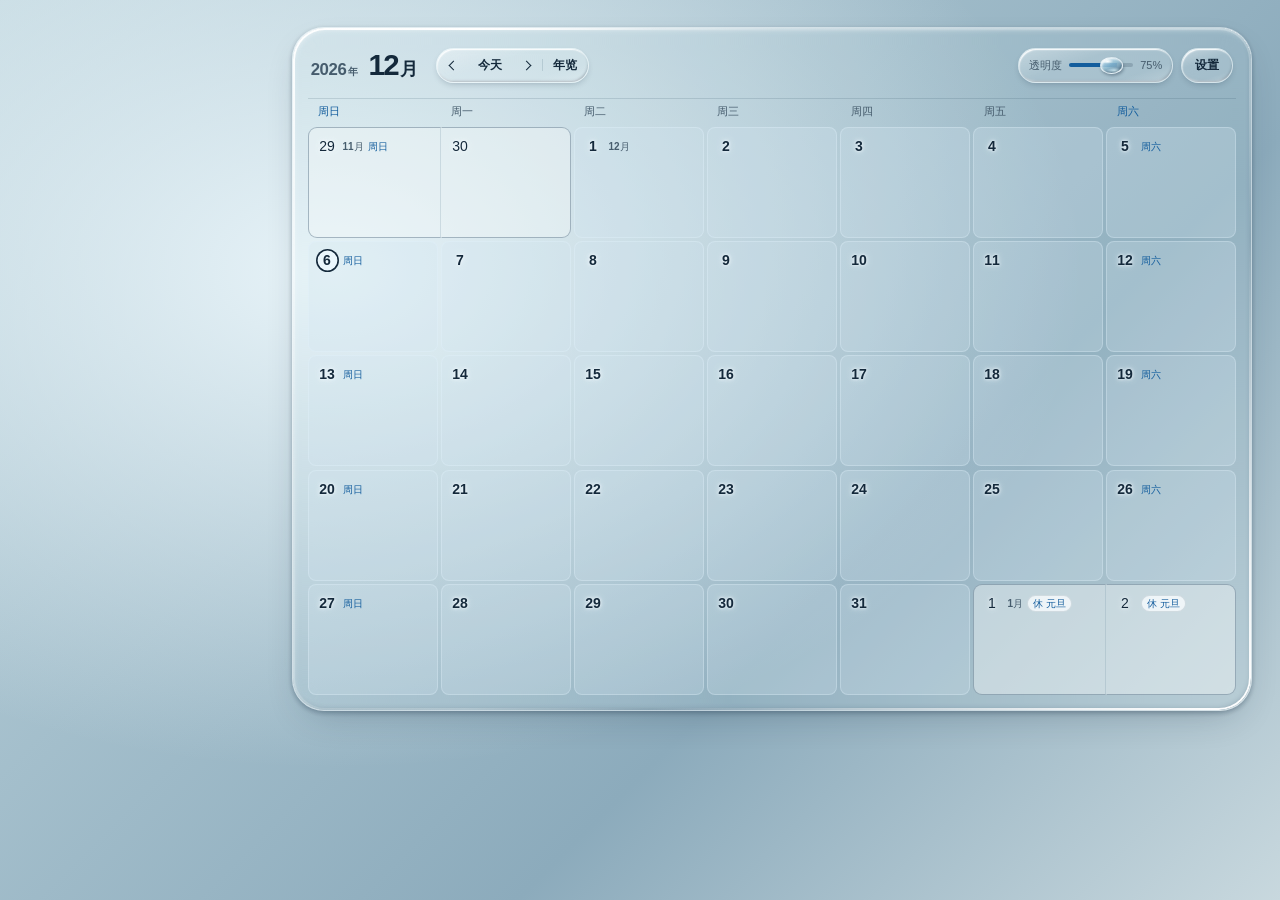
==== web/index.html @ 2acb81e2 "Fix: 将点写月历打包为 Windows 桌面应用并区分跨月日期" ====
<!doctype html>
<html lang="zh-CN">
<head>
  <meta charset="utf-8">
  <meta name="viewport" content="width=device-width, initial-scale=1">
  <meta name="color-scheme" content="light">
  <title>桌面月历 · 点写清单</title>
  <link rel="stylesheet" href="calendar.css">
  <link rel="stylesheet" href="desktop.css">
</head>
<body>
  <svg class="lens-defs" aria-hidden="true" focusable="false"><defs id="lens-definitions"></defs></svg>
  <div class="desktop">
    <main class="calendar" data-aria="calendar" aria-label="桌面月历">
      <span class="refracted-edge" aria-hidden="true"></span>
      <header class="toolbar">
        <div class="heading" data-tip="moveWindow">
          <span class="calendar-icon" aria-hidden="true"></span>
          <h1 id="month-label" aria-live="polite">
            <span class="year"><span id="year-value"></span><small>年</small></span>
            <span class="month"><span id="month-value"></span><small>月</small></span>
          </h1>
        </div>
        <div class="control-strip">
          <nav class="month-nav" data-aria="navigate" aria-label="切换月份">
            <button id="previous" type="button" data-aria="previous" data-tip="previous"><i class="chevron" aria-hidden="true"></i></button>
            <button id="today" type="button" data-copy="today" data-tip="thisMonth">今天</button>
            <button id="next" type="button" data-aria="next" data-tip="next"><i class="chevron" aria-hidden="true"></i></button>
            <button id="year-toggle" type="button" aria-controls="year-grid" aria-pressed="false">年览</button>
          </nav>
          <div class="tools">
            <label class="opacity-control" for="transparency"><span data-copy="transparency">透明度</span>
              <input id="transparency" type="range" min="0" max="100" value="75">
              <output id="transparency-value" for="transparency">75%</output>
            </label>
            <button id="settings-toggle" type="button" class="export" aria-expanded="false" aria-controls="settings-menu" data-copy="settings">设置</button>
          </div>
        </div>
        <section id="settings-menu" class="size-menu" data-aria="settings" hidden>
          <div class="settings-title">
            <span data-copy="settings">设置</span>
            <button id="settings-close" type="button" data-aria="closeSettings" data-tip="closeSettings">×</button>
          </div>
          <label class="language-row"><span data-copy="language">语言</span>
            <select id="language"><option value="zh-CN">中文 · 中国大陆</option><option value="en-US">English · United States</option></select>
          </label>
          <label><span data-copy="width">月历宽度</span><input id="size-width" data-setting="width" type="range"><output id="size-width-out" for="size-width"></output></label>
          <label><span data-copy="height">月历高度</span><input id="size-height" data-setting="height" type="range"><output id="size-height-out" for="size-height"></output></label>
          <label><span data-copy="font">字体大小</span><input id="size-font" data-setting="font" type="range" min="11" max="28"><output id="size-font-out" for="size-font"></output></label>
          <label><span data-copy="leading">清单行距</span><input id="size-leading" data-setting="leading" type="range" min="110" max="210" step="5"><output id="size-leading-out" for="size-leading"></output></label>
          <label class="native-only pin-row"><span data-copy="desktopMode">固定在桌面</span><input id="pin-window" type="checkbox" checked></label>
          <a id="holiday-source" target="_blank" rel="noopener noreferrer"></a>
          <p id="calendar-hint" hidden></p>
          <span id="feedback" class="sr-only" role="status"></span>
          <div class="settings-actions">
            <button id="size-reset" data-copy="reset" type="button">恢复默认大小</button>
            <button id="export" type="button" class="export" data-tip="exportHelp">
              <i class="download-icon" aria-hidden="true"></i><span data-copy="export">导出记录</span>
            </button>
          </div>
          <button id="export-illustrated" type="button" data-copy="exportIllustrated" hidden>导出含图片的 HTML</button>
          <button class="native-only quit" id="quit-app" type="button" data-copy="quitApp">退出月历</button>
        </section>
      </header>
      <div class="weekdays" aria-hidden="true">
        <span>周日</span><span>周一</span><span>周二</span><span>周三</span><span>周四</span><span>周五</span><span>周六</span>
      </div>
      <div id="days" class="days" role="group" aria-labelledby="month-label"></div>
      <div id="year-grid" class="year-grid" role="group" aria-labelledby="month-label" hidden></div>
      <div class="resize-handle" data-resize="width" data-tip="dragWidth" aria-hidden="true"></div>
      <div class="resize-handle" data-resize="height" data-tip="dragHeight" aria-hidden="true"></div>
      <div class="resize-handle" data-resize="both" data-tip="dragBoth" aria-hidden="true"></div>
    </main>
  </div>
  <div id="window-edges" aria-hidden="true">
    <i data-edge="n"></i>
    <i data-edge="s"></i>
    <i data-edge="e"></i>
    <i data-edge="w"></i>
    <i data-edge="nw"></i>
    <i data-edge="ne"></i>
    <i data-edge="sw"></i>
    <i data-edge="se"></i>
  </div>
  <div id="task-menu" class="task-menu" role="menu" data-aria="taskActions" hidden>
    <button type="button" role="menuitem" data-action="edit" tabindex="-1">
      <svg class="icon" viewBox="0 0 24 24" fill="none" stroke="currentColor" stroke-width="1.65" stroke-linecap="round" stroke-linejoin="round" aria-hidden="true"><path d="m14.5 5.5 4 4M4 20l4.6-1 11-11a2.8 2.8 0 0 0-4-4l-11 11z"/></svg>
      <span data-copy="editTask">编辑</span>
    </button>
    <button type="button" role="menuitem" data-action="delete" tabindex="-1">
      <svg class="icon" viewBox="0 0 24 24" fill="none" stroke="currentColor" stroke-width="1.65" stroke-linecap="round" stroke-linejoin="round" aria-hidden="true"><path d="M4 7h16M9 7V5a1 1 0 0 1 1-1h4a1 1 0 0 1 1 1v2M6.5 7l.8 12a1.5 1.5 0 0 0 1.5 1.4h6.4a1.5 1.5 0 0 0 1.5-1.4l.8-12M10 10.5v6M14 10.5v6"/></svg>
      <span data-copy="deleteTask">删除</span>
    </button>
  </div>
  <dialog id="task-note" class="note" data-aria="taskNote" aria-describedby="note-date">
    <form id="note-form">
      <div class="note-meta">
        <svg class="icon" viewBox="0 0 20 20" fill="none" stroke="currentColor" stroke-width="1.4" stroke-linecap="round" aria-hidden="true"><rect x="3.5" y="4" width="13" height="13" rx="2.7"/><path d="M6.7 2.7v3M13.3 2.7v3M4 8h12"/></svg>
        <time id="note-date"></time>
      </div>
      <input id="note-title" type="text" data-aria="noteTitle" data-placeholder="noteTitle" autocomplete="off" required>
      <div id="note-document" class="note-document" role="group" data-aria="noteBody">
        <textarea id="note-body" class="note-text" rows="1" data-aria="noteBody" data-placeholder="notePrompt" autofocus></textarea>
      </div>
      <p id="note-message" role="status"></p>
      <div class="note-actions">
        <input id="note-files" type="file" accept="image/*" multiple hidden>
        <button id="add-note-photo" type="button" data-tip="insertPhotoHelp">
          <svg class="icon" viewBox="0 0 24 24" fill="none" stroke="currentColor" stroke-width="1.6" stroke-linecap="round" stroke-linejoin="round" aria-hidden="true"><rect x="3" y="4" width="18" height="16" rx="3"/><circle cx="8.5" cy="9" r="1.1"/><path d="m4 17 5-5 3.2 3.2 3.7-4.1L20.5 16"/></svg>
          <span data-copy="insertPhoto">插入图片</span>
        </button>
        <button id="note-cancel" type="button" data-copy="cancelNote">取消</button>
        <button id="note-save" class="primary" type="submit" data-copy="saveNote">保存</button>
      </div>
    </form>
  </dialog>
  <dialog id="photo-preview" class="photo-preview" data-aria="viewPhoto">
    <img id="photo-original" alt="">
    <button id="photo-close" type="button" data-aria="closePhoto" autofocus>×</button>
  </dialog>
  <script src="calendar.js"></script>
</body>
</html>
---- web/calendar.css ----
:root {
  color-scheme: light dark;
  --date-ink: #14293b;
  font-family: -apple-system, BlinkMacSystemFont, Inter, "Segoe UI Variable Text", "Microsoft YaHei UI", sans-serif;
  --ink: #14293b; --muted: #465c6d; --faint: #586d7b; --accent: #135d9d;
  --glass: 221 234 241; --popup: 244 249 252; --control: 249 253 255;
  --tile: 249 253 255; --alternate: 212 229 240; --line: rgb(35 68 90 / .15);
  --rim: rgb(255 255 255 / .83); --shine: rgb(255 255 255 / .57);
  --danger: #a52d3d; --sheet-alpha: .25; --cell-alpha: .2275;
  --sheet-fill: calc(.025 + .975 * var(--sheet-alpha) * var(--sheet-alpha));
  --entry-ink: #102638; --entry-ground: 249 253 255; --edge-shadow: rgb(17 37 57 / .30);

  color: var(--ink);
}
@media (prefers-color-scheme: dark) {
  :root {
    --ink: #f0f5fa; --muted: #c1d3df; --faint: #acbfcc; --accent: #9bd2ff;
    --glass: 24 42 55; --popup: 31 49 63; --control: 61 82 98;
    --tile: 46 67 82; --alternate: 27 47 65; --line: rgb(195 222 238 / .19);
    --rim: rgb(240 252 255 / .43); --shine: rgb(238 250 255 / .19);
    --danger: #ffacb2; --scene-filter: brightness(.39) saturate(.77);
    --entry-ink: #f5f9fc; --entry-ground: 18 37 49; --edge-shadow: rgb(0 8 18 / .56);
  }
}
* { box-sizing: border-box; }
[hidden] { display: none !important; }
body { margin: 0; min-height: 100svh; background: #96adbb; }
body::before { content: ""; position: fixed; inset: 0; background: radial-gradient(ellipse at 26% 30%, #e7f3f8, transparent 56%), linear-gradient(135deg,#c1d7df,#8cabbc 65%,#c8d8de); filter: var(--scene-filter); pointer-events: none; }
button, textarea, select, input { font: inherit; color: inherit; }
button { cursor: pointer; border: 0; background: transparent; }
button, input, select, a { -webkit-tap-highlight-color: transparent; }
:is(button, input, select, a):focus-visible { outline: 2px solid var(--accent); outline-offset: 1px; }
.desktop {
  --desktop-y: clamp(12px, 3vh, 38px);
  position: relative; display: flex; justify-content: flex-end; align-items: flex-start;
  min-height: 100svh; padding: var(--desktop-y) clamp(12px, 2.2vw, 38px);
}
.calendar {
  --task-size: clamp(13px, .94vw, 17px); --leading: 1.5;
  --day-padding: clamp(4px, .51vw, 10px); --date-height: max(23px, calc(var(--task-size) + 8px));
  position: relative; isolation: isolate; container: calendar / inline-size;
  display: flex; flex-direction: column; width: min(75vw, 1800px); height: clamp(540px, 76svh, 1100px);
  max-width: 100%; max-height: calc(100svh - var(--desktop-y) * 2); padding: clamp(10px, 1.15vw, 20px);
  border: 1px solid rgb(252 255 255 / .46); border-radius: 32px;
  box-shadow: inset 0 1.6px 1px rgb(255 255 255 / .83), inset 0 -1.5px 2px rgb(255 255 255 / .54), 0 14px 38px -16px var(--edge-shadow), 0 2px 5px var(--edge-shadow);
}
.refracted-edge, .calendar::after { position: absolute; inset: 0; pointer-events: none; border-radius: inherit; }
.refracted-edge {
  z-index: -1; background: rgb(var(--glass) / var(--sheet-fill));
  backdrop-filter: var(--refraction, blur(.6px)); -webkit-backdrop-filter: var(--refraction, blur(.6px));
  box-shadow: inset 2px 3px 6px -3px rgb(255 255 255 / .86), inset -2px -3px 6px -3px var(--edge-shadow);
}
.calendar::after {
  content: ""; z-index: 3; padding: 2px;
  mask: linear-gradient(#000 0 0) content-box, linear-gradient(#000 0 0); mask-composite: exclude;
  background: radial-gradient(195px 110px at var(--glint-x, 18%) var(--glint-y, 0%), white, transparent), linear-gradient(142deg, white 0%, transparent 27%, rgb(245 254 255 / .27) 57%, transparent 67%, var(--rim) 90%, white);
}
.lens-defs { position: fixed; inset: 0 auto auto 0; width: 0; height: 0; overflow: hidden; pointer-events: none; }
.toolbar { position: relative; z-index: 4; flex: none; display: flex; align-items: center; flex-wrap: wrap; gap: 8px 18px; padding: 3px 3px 13px; }
.heading, .control-strip, .month-nav, .tools, .opacity-control, .export { display: flex; align-items: center; }
.heading { flex-shrink: 0; min-height: 39px; }
.calendar-icon { display: none; }
h1 { display: flex; align-items: baseline; gap: .37em; font-size: clamp(25px, 2.3vw, 39px); font-weight: 670; line-height: 1.12; letter-spacing: -.055em; margin: 0; white-space: nowrap; }
.year { font-size: .57em; color: var(--muted); font-weight: 600; letter-spacing: -.025em; }
h1 small { margin-left: .13em; font-size: .6em; letter-spacing: 0; }
html[lang="en-US"] .year { order: 1; }
html[lang="en-US"] h1 small, .calendar.annual .month { display: none; }
.calendar.annual .year { color: var(--ink); font-size: 1em; }
.control-strip { flex: 1 1 auto; justify-content: space-between; gap: 8px 12px; flex-wrap: wrap; }
.month-nav, .opacity-control, #settings-toggle {
  position: relative; min-height: 35px; border: 1px solid rgb(245 253 255 / .55); border-radius: 99px;
  background: linear-gradient(162deg, rgb(255 255 255 / .29), transparent 40%, transparent 76%, rgb(248 254 255 / .24)), rgb(var(--control) / .14);
  backdrop-filter: var(--refraction, blur(.6px)); -webkit-backdrop-filter: var(--refraction, blur(.6px));
  box-shadow: inset 1px 1.8px 1.4px -.7px white, inset -1px -2px 2.3px -1px var(--edge-shadow), inset 0 -3px 2px -2px rgb(255 255 255 / .82), 0 3px 7px -3px var(--edge-shadow);
}
.month-nav { padding: 2px; gap: 1px; }
.month-nav button, #settings-toggle { display: inline-grid; place-items: center; min-height: 29px; border-radius: 99px; padding: 2px 9px; font-size: 12px; font-weight: 600; white-space: nowrap; }
#previous, #next { width: 29px; padding: 0; }
.chevron { width: 7px; height: 7px; border: solid currentColor; border-width: 0 1.6px 1.6px 0; transform: rotate(-45deg); }
#previous .chevron { transform: rotate(135deg); }
#year-toggle { position: relative; margin-left: 2px; }
#year-toggle::before { content: ""; position: absolute; left: -2px; width: 1px; height: 12px; background: var(--line); }
.month-nav button:hover, .size-menu button:hover, .task-menu button:hover, .task-menu button:focus-visible, .note-actions button:hover { background-color: rgb(var(--control) / .85); }
#year-toggle[aria-pressed="true"] { background: rgb(var(--control) / .82); color: var(--accent); }
.tools { margin-left: auto; gap: 8px; }
.opacity-control { gap: 7px; padding: 2px 10px; color: var(--muted); font-size: 11px; white-space: nowrap; }
input[type="range"] { accent-color: var(--accent); cursor: pointer; min-width: 0; }
#transparency { appearance: none; width: clamp(45px, 5vw, 90px); height: 24px; margin: 0; background: transparent; }
#transparency::-webkit-slider-runnable-track { height: 4px; border-radius: 9px; background: linear-gradient(to right, var(--accent) var(--range-fill,75%), rgb(var(--ink-rgb, 57 82 101) / .25) var(--range-fill,75%)); }
#transparency::-webkit-slider-thumb {
  appearance: none; width: 23px; height: 17px; margin-top: -6.5px; border-radius: 50%;
  border: 1px solid rgb(255 255 255 / .67);
  background: radial-gradient(ellipse 6px 2.5px at 31% 22%, white, rgb(255 255 255 / .32) 65%, transparent),
    radial-gradient(ellipse 9px 3px at 67% 85%, rgb(222 248 255 / .96), transparent), linear-gradient(150deg, #d9edf5 3%, rgb(144 189 211 / .82) 48%, #7093aa 82%, #cfe8f4);
  box-shadow: inset 1px 1px 2px rgb(255 255 255 / .8), inset -1px -1.5px 2px rgb(47 75 92 / .4), 1px 2px 3px rgb(32 54 71 / .36);
}
#transparency-value { min-width: 3ch; text-align: right; font-variant-numeric: tabular-nums; }
#settings-toggle { min-height: 35px; padding: 3px 13px; }
#settings-toggle:hover, #settings-toggle[aria-expanded="true"] { background-color: rgb(var(--control) / .5); }
.size-menu, .task-menu, .note {
  color: var(--ink); border: 1px solid var(--rim);
  background: linear-gradient(145deg, var(--shine), transparent 45%), rgb(var(--popup) / .86);
  backdrop-filter: var(--refraction, blur(4px)) blur(3px); -webkit-backdrop-filter: var(--refraction, blur(4px)) blur(3px);
  box-shadow: inset 0 1px 1px var(--rim), 0 16px 42px -10px rgb(18 39 58 / .39), 0 2px 6px rgb(21 41 56 / .12);
}
.size-menu { position: absolute; top: calc(100% - 7px); right: 0; width: min(352px, 100%); max-height: min(66vh, 435px); padding: 15px; border-radius: 19px; overflow: auto; font-size: 13px; }
.settings-title, .settings-actions { display: flex; align-items: center; justify-content: space-between; gap: 8px; }
.settings-title { font-weight: 680; font-size: 16px; margin-bottom: 8px; }
#settings-close { border-radius: 50%; width: 25px; height: 25px; font-size: 18px; line-height: 1; color: var(--muted); }
.size-menu label { display: grid; grid-template-columns: minmax(63px, .95fr) minmax(50px, 1.1fr) minmax(43px, .48fr); align-items: center; gap: 7px; margin-bottom: 9px; }
.size-menu label input { width: 100%; margin: 0; }
.size-menu output { text-align: right; font-size: 11px; color: var(--muted); font-variant-numeric: tabular-nums; }
.size-menu select { grid-column: span 2; min-width: 0; border: 1px solid var(--line); border-radius: 7px; padding: 4px; background-color: rgb(var(--popup)); }
#holiday-source { display: inline-block; font-size: 11px; color: var(--accent); text-underline-offset: 3px; margin: 2px 0 8px; }
#calendar-hint, #feedback:not(.sr-only) { margin: 0 0 7px; font-size: 11px; color: var(--muted); }
.settings-actions { padding-top: 8px; border-top: 1px solid var(--line); }
.settings-actions button, .note-actions button { padding: 6px 12px; border-radius: 99px; font-size: 12px; font-weight: 580; }
#export, .note-actions .primary { background: var(--ink); color: rgb(var(--popup)); }
#export:hover, .note-actions .primary:hover { filter: brightness(1.15); background: var(--ink); }
.weekdays, .days { display: grid; grid-template-columns: repeat(7, minmax(0, 1fr)); column-gap: 3px; }
.weekdays { flex: none; padding: 5px 0 8px; border-top: 1px solid var(--line); font-size: 11px; font-weight: 550; color: var(--muted); }
.weekdays span { padding-inline-start: calc(var(--day-padding) + 4px); }
.weekdays :is(:first-child,:last-child), .weekend-mark { color: var(--accent); }
.days { flex: 1; min-height: 0; row-gap: 3px; overflow: auto; scrollbar-width: thin; font-size: var(--task-size); line-height: var(--leading); --min-day: calc(var(--date-height) + var(--day-padding) * 2 + 10px + var(--task-size) * var(--leading)); grid-template-rows: repeat(var(--weeks, 5), minmax(var(--min-day), 1fr)); }
.day, .mini-month { --tint: var(--tile); --tint-strength: calc(.045 + var(--cell-alpha) * .39); background-color: rgb(var(--tint) / var(--tint-strength)); border: 1px solid rgb(228 244 253 / .30); border-radius: 8px; }
.day.alternate, .mini-month.alternate { --tint: var(--alternate); --tint-strength: calc(.18 + var(--cell-alpha) * .39); }
.day.over-dark, .mini-month.over-dark { --ink: #f8fbfd; --muted: #e0ecf3; --faint: #d7e5ef; --accent: #c9e8ff; --popup: 32 54 71; --control: 48 71 88; }
.day.over-light, .mini-month.over-light { --ink: #102638; --muted: #304757; --faint: #3c5365; --accent: #0a497b; --popup: 246 251 253; --control: 245 251 254; }
.day, .mini-month { color: var(--ink); }
.day .entries:not(:empty) .entry { background: rgb(var(--entry-ground) / .66); }
.day .entries .entry:focus-within { background: rgb(var(--entry-ground) / .88); }
.entries .task { color: var(--entry-ink); }
.day .entries .entry.done .task { color: color-mix(in srgb, var(--entry-ink) 82%, rgb(var(--entry-ground))); }
.day .entries .check { border-color: var(--entry-ink); }
.day .entries .check:checked { background: var(--entry-ink); }
.day .entries .check:checked::after { border-color: rgb(var(--entry-ground)); }
.day { container: datecell / inline-size; display: flex; flex-direction: column; min-width: 0; min-height: 0; padding: var(--day-padding); cursor: text; }
.day:focus-within { border-color: var(--accent); box-shadow: inset 0 0 0 .5px var(--accent); }
/* Only the neighboring month's dates share a band. Current-month cards keep their gutters. */
.days .day.outside {
  --month-border: rgb(80 108 128 / .45);
  --month-grid: rgb(116 143 161 / .23);
  --tint: 243 248 249;
  --tint-strength: calc(.35 + var(--cell-alpha) * .35);
  border: 1px solid transparent;
  border-right-color: var(--month-grid); border-bottom-color: var(--month-grid);
  border-radius: 0;
}
.days .day.outside.alternate { --tint: 145 193 218; --tint-strength: calc(.36 + var(--cell-alpha) * .35); --month-border: rgb(58 107 137 / .59); }
.days .day.outside:not([data-edges~="right"]) { margin-right: -3px; }
.days .day.outside:not([data-edges~="bottom"]) { margin-bottom: -3px; }
.days .outside[data-edges~="top"] { border-top-color: var(--month-border); }
.days .outside[data-edges~="bottom"] { border-bottom-color: var(--month-border); }
.days .outside[data-edges~="left"] { border-left-color: var(--month-border); }
.days .outside[data-edges~="right"] { border-right-color: var(--month-border); }
.outside[data-edges~="top"][data-edges~="left"] { border-top-left-radius: 9px; }
.outside[data-edges~="top"][data-edges~="right"] { border-top-right-radius: 9px; }
.outside[data-edges~="bottom"][data-edges~="left"] { border-bottom-left-radius: 9px; }
.outside[data-edges~="bottom"][data-edges~="right"] { border-bottom-right-radius: 9px; }
.days .day.outside:focus-within { outline: 1.5px solid var(--accent); outline-offset: -2px; box-shadow: none; }
.day-heading { display: flex; align-items: center; min-width: 0; flex-wrap: wrap; flex-shrink: 0; gap: 1px 4px; margin-bottom: 2px; }
.day-number { flex: none; display: grid; place-items: center; min-width: var(--date-height); height: var(--date-height); border-radius: 50%; padding: 0 3px; font-size: calc(var(--task-size) + 1px); font-weight: 620; line-height: 1; font-variant-numeric: tabular-nums; }
.day .day-number, .mini-date { color: var(--date-ink); text-shadow: 0 0 3px rgb(248 252 255 / .95), 0 0 6px rgb(248 252 255 / .8); }
.day.outside .day-number { font-weight: 450; }
.day.current .day-number, .mini-date[aria-current="date"] { color: var(--date-ink); background: rgb(235 246 252 / .94); box-shadow: inset 0 0 0 1.6px var(--date-ink); text-shadow: none; }
.month-mark, .weekend-mark, .holiday-mark { color: var(--muted); font-size: 10px; font-weight: 560; line-height: 1.3; white-space: nowrap; }
.weekend-mark { color: var(--accent); }
.weekend-mark, .holiday-mark { min-width: 0; overflow: hidden; text-overflow: ellipsis; }
.holiday-mark { max-width: 100%; padding: 1px 5px; border-radius: 99px; background: rgb(var(--control) / .78); color: var(--accent); border: 1px solid var(--line); }
.holiday-mark.work, .holiday-mark.observed { border-style: dashed; }
.holiday-name { margin-inline-start: 3px; }
.entries { flex: 1; min-height: 0; overflow-y: auto; overscroll-behavior-y: contain; scrollbar-width: thin; }
.day:hover .entries:empty::before { content: var(--write-hint); display: block; padding: 2px 3px; color: var(--faint); font-size: max(10px, calc(var(--task-size) - 2px)); }
.entry { --check-size: clamp(11px, calc(var(--task-size) * .87), 18px); display: grid; grid-template-columns: var(--check-size) minmax(0, 1fr); align-items: start; gap: 5px; padding: 1px 2px; margin-bottom: 2px; border-radius: 5px; }
.entry:focus-within { background: rgb(var(--control) / .53); }
.check { appearance: none; position: relative; width: var(--check-size); height: var(--check-size); margin: max(1px, calc((var(--task-size) * var(--leading) - var(--check-size)) / 2)) 0 0; padding: 0; border: 1px solid var(--faint); border-radius: 4px; background: rgb(var(--control) / .63); cursor: pointer; }
.check:checked { border-color: var(--accent); background: var(--accent); }
.check:checked::after { content: ""; position: absolute; left: 29%; top: 5%; width: 29%; height: 56%; border: solid rgb(var(--popup)); border-width: 0 1.5px 1.5px 0; transform: rotate(40deg); }
.check:disabled { opacity: .5; cursor: text; }
.task { display: block; width: 100%; min-width: 0; min-height: 1lh; margin: 0; padding: 0; border: 0; outline: none; background: transparent; color: var(--ink); font-size: var(--task-size); line-height: var(--leading); resize: none; overflow: hidden; overflow-wrap: anywhere; caret-color: var(--accent); }
.entry.done .task { text-decoration: line-through; color: var(--faint); }
.year-grid { display: grid; flex: 1; min-height: 0; grid-template-columns: repeat(4, minmax(0, 1fr)); grid-auto-rows: minmax(min-content, 1fr); gap: 5px; overflow: auto; scrollbar-width: thin; }
.mini-month { min-width: 0; padding: 5px 8px; }
.mini-title { display: block; width: 100%; padding: 1px 2px 4px; border-bottom: 1px solid var(--line); text-align: left; font-size: 14px; font-weight: 650; }
.mini-week, .mini-dates { display: grid; grid-template-columns: repeat(7, minmax(0, 1fr)); text-align: center; }
.mini-week { margin: 3px 0; color: var(--muted); font-size: 9px; }
.mini-date { position: relative; min-width: 0; border-radius: 99px; padding: 1px 0 3px; font-size: clamp(10px, calc(var(--task-size) * .86), 18px); line-height: 1.25; }
.mini-date.weekend { font-weight: 650; }
.mini-date:is(:hover,[data-holiday]) { text-decoration: underline; text-underline-offset: 2px; }
.mini-date[data-holiday="work"], .mini-date[data-holiday="observed"] { text-decoration-style: dotted; }
.mini-date.has-record::after { content: ""; position: absolute; left: calc(50% - 1.5px); bottom: 0; width: 3px; height: 3px; background: currentColor; border-radius: 50%; }
.resize-handle { position: absolute; z-index: 3; touch-action: none; user-select: none; }
.resize-handle[data-resize="width"] { left: -2px; top: 20px; bottom: 20px; width: 7px; cursor: ew-resize; }
.resize-handle[data-resize="height"] { bottom: -2px; left: 20px; right: 20px; height: 7px; cursor: ns-resize; }
.resize-handle[data-resize="both"] { left: 1px; bottom: 1px; width: 20px; height: 20px; cursor: nesw-resize; }
.sr-only { position: absolute; width: 1px; height: 1px; overflow: hidden; clip-path: inset(50%); white-space: nowrap; }
.task-menu { position: fixed; z-index: 10; min-width: 132px; padding: 4px; border-radius: 14px; }
.task-menu button { display: flex; gap: 14px; align-items: center; width: 100%; min-height: 33px; padding: 5px 11px; border-radius: 9px; text-align: left; font-size: 13px; }
.task-menu button:focus-visible { outline: 1px solid var(--line); outline-offset: -1px; }
.task-menu [data-action="delete"] { color: var(--danger); }
.icon { flex: none; display: inline-block; width: 16px; height: 16px; }
.note { position: fixed; inset: auto; margin: 0; padding: 0; max-width: calc(100vw - 12px); max-height: calc(100dvh - 12px); border-radius: 22px; overflow: hidden; }
.note::backdrop { background: rgb(21 38 49 / .10); }
.note form { display: flex; flex-direction: column; height: 100%; min-height: 0; padding: clamp(12px, 1.3vw, 22px); gap: 9px; }
.note-meta { display: flex; align-items: center; gap: 6px; color: var(--muted); font-size: 11px; font-weight: 600; }
.note-meta .icon { width: 14px; height: 14px; }
#note-title, .note-text { display: block; width: 100%; min-width: 0; border: 0; border-radius: 0; outline: none; background: transparent; padding: 3px 0; caret-color: var(--accent); }
#note-title { flex: none; border-bottom: 1px solid var(--line); padding-bottom: 8px; font-size: max(18px, calc(var(--note-size, 14px) * 1.16)); font-weight: 640; letter-spacing: -.025em; }
.note-document { display: flex; flex-direction: column; flex: 1; min-height: 0; overflow: auto; overscroll-behavior: contain; scrollbar-width: thin; }
.note-document.drag-over { outline: 2px dashed var(--accent); outline-offset: -2px; }
.note-text { flex: none; min-height: calc(1lh + 6px); resize: none; overflow: hidden; font-size: max(13px, var(--note-size, 14px)); line-height: 1.6; }
.note-text:last-child { flex-grow: 1; }
.note-photo { position: relative; flex: none; margin: 1px 0; border-radius: 8px; align-self: flex-start; max-width: 100%; }
.note-photo-view { display: block; max-width: 100%; padding: 0; cursor: zoom-in; border-radius: inherit; overflow: hidden; }
.note-photo img { display: block; max-width: 100%; height: auto; border-radius: inherit; }
.note-photo-view:disabled { min-height: 26px; min-width: 88px; color: var(--muted); cursor: default; font-size: 11px; }
.note-photo-remove, #photo-close { display: grid; place-items: center; border: 1px solid var(--rim); border-radius: 50%; background: rgb(var(--popup) / .95); color: var(--ink); }
.note-photo-remove { position: absolute; top: 3px; right: 3px; width: 23px; height: 23px; padding: 0; font-size: 16px; box-shadow: 0 1px 4px rgb(0 0 0 / .19); }
#add-note-photo { display: inline-flex; align-items: center; gap: 5px; margin-inline-end: auto; padding-inline: 4px 7px; color: var(--accent); }
#note-message { margin: 0; font-size: 11px; line-height: 1.35; color: var(--danger); }
#note-message:empty { display: none; }
.photo-preview { max-width: calc(100vw - 20px); max-height: calc(100dvh - 20px); margin: auto; padding: 7px; border: 1px solid var(--rim); border-radius: 15px; background: rgb(var(--popup)); color: var(--ink); }
.photo-preview::backdrop { background: rgb(12 24 35 / .67); }
.photo-preview img { display: block; max-width: calc(100vw - 38px); max-height: calc(100dvh - 38px); width: auto; height: auto; object-fit: contain; border-radius: 8px; }
#photo-close { position: absolute; top: 11px; right: 11px; width: 30px; height: 30px; padding: 0; font-size: 21px; }
#export-illustrated { margin-top: 8px; padding: 6px 10px; width: 100%; border-radius: 8px; border: 1px solid var(--line); color: var(--accent); font-size: 12px; }
.note :is(input,textarea)::placeholder { color: var(--muted); opacity: .86; }
.note-actions { display: flex; flex: none; justify-content: flex-end; gap: 7px; padding-top: 6px; border-top: 1px solid var(--line); }
@media (max-width: 1000px) { .calendar { width: 89vw; } }
@media (max-width: 740px) { .desktop { --desktop-y: 7px; padding: var(--desktop-y) 7px; } .calendar { width: 100%; height: calc(100svh - 14px); padding: 8px; border-radius: 22px; } }
@media (max-height: 580px) and (min-width: 741px) { .desktop { --desktop-y: 8px; } .calendar { height: calc(100svh - 16px); } }
@container calendar (max-width: 920px) { .year-grid { grid-template-columns: repeat(3, minmax(0, 1fr)); } }
@container calendar (max-width: 740px) { .toolbar { gap: 4px 10px; padding-bottom: 8px; } .opacity-control { gap: 4px; padding-inline: 7px; } .tools { gap: 5px; } }
@container calendar (max-width: 585px) {
  .year-grid { grid-template-columns: repeat(2, minmax(0, 1fr)); }
  .toolbar { gap: 3px 7px; } .heading { min-height: 30px; } h1 { font-size: 25px; }
  .control-strip { flex-basis: 100%; gap: 4px; } .tools { flex-wrap: wrap; }
  .days { --day-padding: 2px; } .entry { gap: 2px; padding: 1px 0; }
  .day-heading { gap: 1px; } .holiday-name, .weekend-mark { display: none; }
  .weekdays { font-size: 10px; padding-block: 4px; } .mini-month { padding: 4px; }
}
@container calendar (max-width: 370px) { .opacity-control { gap: 3px; } #transparency { width: 34px; } .month-nav button { padding: 1px 5px; } #previous, #next { width: 23px; } #settings-toggle { padding-inline: 8px; } .size-menu { padding: 10px; } }
@container datecell (max-width: 2.6em) { .entry { grid-template-columns: minmax(0,1fr); gap: 0; } .entry .check { margin-top: 0; } .entry .check:disabled { display: none; } .day-number { min-width: min(100%, var(--date-height)); padding-inline: 1px; } }
@media (prefers-reduced-motion: no-preference) {
  .month-nav button, #settings-toggle, .note-actions button { transition: scale .18s cubic-bezier(.2,.75,.3,1), background-color .15s; }
  .month-nav button:active, #settings-toggle:active, .note-actions button:active { scale: .96; }
}
@media (prefers-reduced-transparency: reduce) { .refracted-edge { background: rgb(var(--glass) / .96); } .size-menu, .note, .task-menu { background: rgb(var(--popup)); } }
@media (forced-colors: active) { .calendar, .day, .mini-month, .note, .task-menu { border-color: CanvasText; } .check { appearance: auto; } .day.current .day-number, .mini-date[aria-current="date"] { border: 2px solid Highlight; } }
---- web/desktop.css ----
.native-only, #window-edges { display: none !important; }
html.native, .native body { background: transparent; overflow: hidden; }
.native body::before { display: none; }
.native .desktop { padding: 0; height: 100dvh; min-height: 0; }
.native .calendar {
  width: 100% !important; height: 100% !important; max-width: none; max-height: none;
  --sheet-fill: calc(.095 + .905 * var(--sheet-alpha) * var(--sheet-alpha));
  border-radius: 24px;
}
.native .day-heading :is(.month-mark,.weekend-mark) {
  text-shadow: 0 0 3px rgb(var(--popup) / .98), 0 0 7px rgb(var(--popup) / .85);
}
.native .current .day-number { text-shadow: none; }
.native :is(.heading,.weekdays) { text-shadow: 0 0 5px rgb(var(--popup) / .95); }
.native .heading { cursor: move; user-select: none; }
.native .resize-handle { display: none; }
.native .native-only { display: block !important; }
.native .size-menu .pin-row { display: flex !important; align-items: center; justify-content: space-between; }
.native .pin-row input { width: 1.15em; height: 1.15em; accent-color: var(--accent); }
.native .size-menu .quit { margin-top: 8px; font-size: 12px; color: var(--muted); padding: 4px 8px; border-radius: 8px; }
.native #window-edges { display: contents !important; }
.native [data-edge] { position: fixed; z-index: 8; touch-action: none; }
[data-edge="n"], [data-edge="s"] { right: 12px; left: 12px; height: 5px; cursor: ns-resize; }
[data-edge="n"] { top: 0; } [data-edge="s"] { bottom: 0; }
[data-edge="e"], [data-edge="w"] { top: 12px; bottom: 12px; width: 5px; cursor: ew-resize; }
[data-edge="e"] { right: 0; } [data-edge="w"] { left: 0; }
[data-edge="nw"], [data-edge="ne"], [data-edge="sw"], [data-edge="se"] { width: 13px; height: 13px; }
[data-edge="nw"] { top: 2px; left: 2px; cursor: nwse-resize; }
[data-edge="ne"] { top: 2px; right: 2px; cursor: nesw-resize; }
[data-edge="sw"] { bottom: 2px; left: 2px; cursor: nesw-resize; }
[data-edge="se"] { bottom: 2px; right: 2px; cursor: nwse-resize; }
@media (prefers-reduced-transparency: reduce) { .native .refracted-edge { background: rgb(var(--glass) / .96); } }
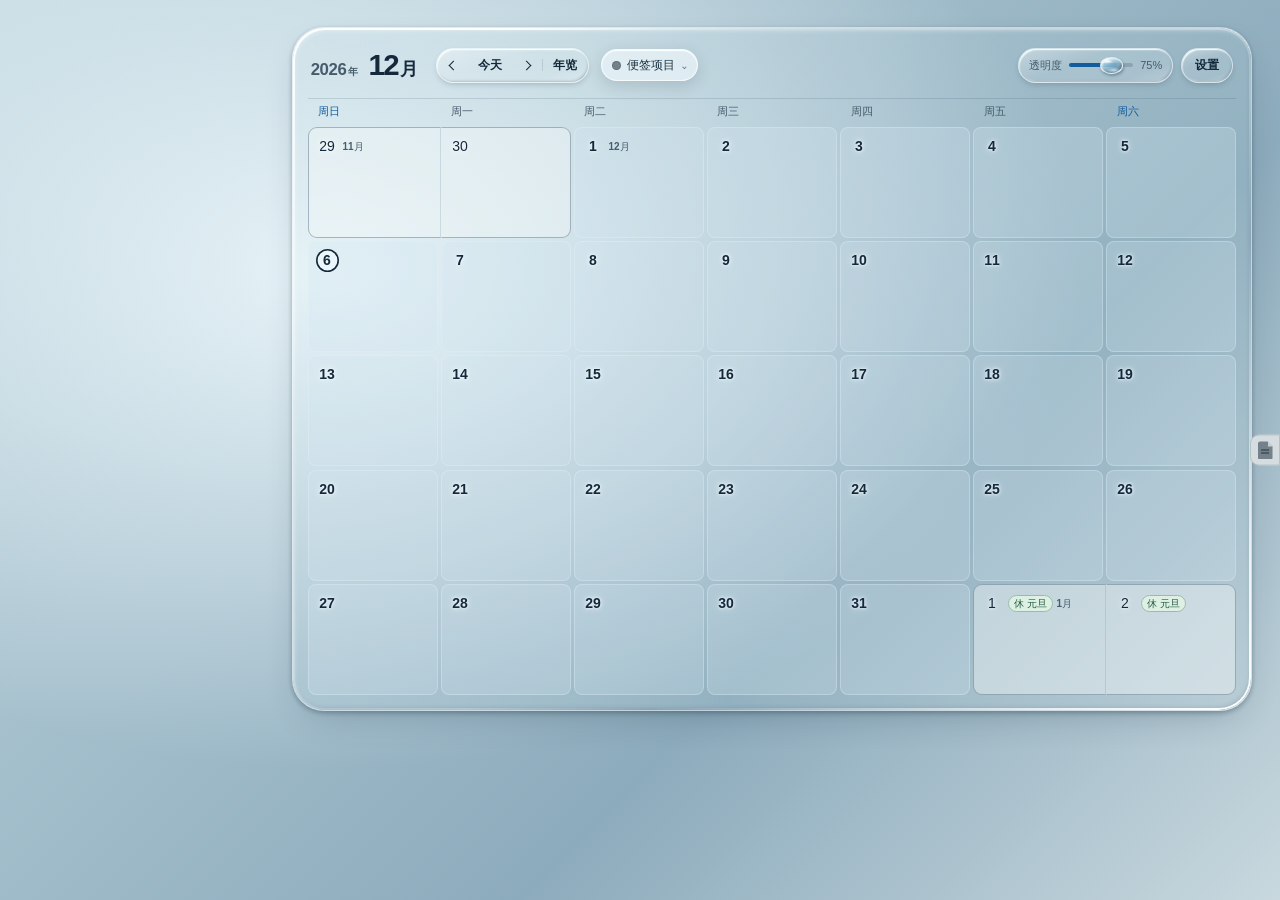
==== commit 1a4a61d7: "Fix: 添加跨月项目便签并整理周末和节日标记" ====
--- a/web/index.html
+++ b/web/index.html
@@ -7,6 +7,7 @@
   <title>桌面月历 · 点写清单</title>
   <link rel="stylesheet" href="calendar.css">
   <link rel="stylesheet" href="desktop.css">
+  <link rel="stylesheet" href="projects.css">
 </head>
 <body>
   <svg class="lens-defs" aria-hidden="true" focusable="false"><defs id="lens-definitions"></defs></svg>
@@ -28,6 +29,18 @@
             <button id="next" type="button" data-aria="next" data-tip="next"><i class="chevron" aria-hidden="true"></i></button>
             <button id="year-toggle" type="button" aria-controls="year-grid" aria-pressed="false">年览</button>
           </nav>
+          <div class="project-control">
+            <button id="project-toggle" type="button" aria-expanded="false" aria-controls="project-picker"><i class="project-dot"></i><span></span>⌄</button>
+            <section id="project-picker" class="project-popup" hidden>
+              <div class="project-picker-head"><strong id="project-heading"></strong><button id="project-new" type="button"></button></div>
+              <div id="project-options"></div>
+              <form id="project-form">
+                <label><span id="project-name-label"></span><input id="project-name" maxlength="40" required autocomplete="off"></label>
+                <div class="palette-row"><span id="project-color-label"></span><div id="project-palette"></div><input id="project-color" type="color" value="#4a799a"></div>
+                <p id="project-error" role="status" hidden></p><button id="project-save" type="submit"></button>
+              </form>
+            </section>
+          </div>
           <div class="tools">
             <label class="opacity-control" for="transparency"><span data-copy="transparency">透明度</span>
               <input id="transparency" type="range" min="0" max="100" value="75">
@@ -95,6 +108,7 @@
   <dialog id="task-note" class="note" data-aria="taskNote" aria-describedby="note-date">
     <form id="note-form">
       <div class="note-meta">
+        <label class="note-project-label"><i class="project-dot"></i><select id="note-project" aria-label="便签项目"></select></label>
         <svg class="icon" viewBox="0 0 20 20" fill="none" stroke="currentColor" stroke-width="1.4" stroke-linecap="round" aria-hidden="true"><rect x="3.5" y="4" width="13" height="13" rx="2.7"/><path d="M6.7 2.7v3M13.3 2.7v3M4 8h12"/></svg>
         <time id="note-date"></time>
       </div>
@@ -118,6 +132,8 @@
     <img id="photo-original" alt="">
     <button id="photo-close" type="button" data-aria="closePhoto" autofocus>×</button>
   </dialog>
+  <aside id="project-dock"></aside>
+  <script src="projects.js"></script>
   <script src="calendar.js"></script>
 </body>
 </html>
--- a/web/calendar.css
+++ b/web/calendar.css
@@ -169,6 +169,11 @@
 .holiday-mark { max-width: 100%; padding: 1px 5px; border-radius: 99px; background: rgb(var(--control) / .78); color: var(--accent); border: 1px solid var(--line); }
 .holiday-mark.work, .holiday-mark.observed { border-style: dashed; }
 .holiday-name { margin-inline-start: 3px; }
+.day-heading:has(.holiday-mark) { flex-wrap: nowrap; }
+.day-heading .holiday-mark { flex: 0 1 auto; min-width: 0; overflow: hidden; white-space: nowrap; text-overflow: ellipsis; color: #245b40; background: rgb(224 242 229 / .93); border-color: #9abbab; }
+.day-heading .holiday-mark.work { color: #4b5459; background: rgb(235 239 239 / .92); border-color: #9ea9ae; }
+.day-heading .holiday-mark .holiday-name { display: inline; }
+.day-heading:has(.holiday-mark) .month-mark { min-width: 0; overflow: hidden; text-overflow: ellipsis; }
 .entries { flex: 1; min-height: 0; overflow-y: auto; overscroll-behavior-y: contain; scrollbar-width: thin; }
 .day:hover .entries:empty::before { content: var(--write-hint); display: block; padding: 2px 3px; color: var(--faint); font-size: max(10px, calc(var(--task-size) - 2px)); }
 .entry { --check-size: clamp(11px, calc(var(--task-size) * .87), 18px); display: grid; grid-template-columns: var(--check-size) minmax(0, 1fr); align-items: start; gap: 5px; padding: 1px 2px; margin-bottom: 2px; border-radius: 5px; }
--- a/web/projects.css
+++ b/web/projects.css
@@ -0,0 +1,54 @@
+.project-control { position: relative; margin-inline-end: auto; flex: 0 1 auto; min-width: 0; }
+#project-toggle, .project-popup, .dock-panel { border: 1px solid rgb(255 255 255 / .68); border-radius: 14px; color: #1b3444; background: rgb(237 246 249 / .95); box-shadow: inset 0 1px 1px white,0 5px 16px rgb(28 50 64 / .16); }
+#project-toggle { border-radius: 40px; padding: 5px 10px; display: inline-flex; align-items: center; gap: 6px; max-width: 165px; min-height: 32px; font-size: 12px; background: rgb(235 246 250 / .70); }
+#project-toggle span { overflow: hidden; text-overflow: ellipsis; white-space: nowrap; }
+.project-dot { display: inline-block; flex: none; width: 9px; height: 9px; border-radius: 50%; background: var(--project-color,#74818b); box-shadow: inset 0 0 0 1px rgb(10 31 45 / .18); }
+.project-popup { position: fixed; z-index: 10; width: min(268px,calc(100vw - 16px)); max-height: min(380px,70dvh); padding: 12px; overflow: auto; font-size: 12px; }
+.project-picker-head, .palette-row, .project-popup form label, .project-option, .dock-panel header { display: flex; align-items: center; gap: 7px; }
+.project-picker-head { justify-content: space-between; font-size: 14px; }
+.project-popup button { border-radius: 7px; padding: 4px 7px; color: #183545; }
+.project-popup button:hover, .project-option[aria-pressed=true] { background: #d3e5ed; }
+#project-options { display: flex; flex-wrap: wrap; gap: 3px; padding: 8px 0; }
+#project-form { display: grid; gap: 9px; border-top: 1px solid #bacbd4; padding-top: 9px; }
+#project-form label span, #project-color-label { min-width: 32px; }
+#project-name { min-width: 0; flex: 1; color: #183545; background: white; border: 1px solid #9fb6c3; border-radius: 6px; padding: 4px 6px; }
+#project-palette { display: flex; align-items: center; gap: 3px; }
+#project-palette button { background: var(--project-color); width: 19px; height: 19px; border: 1px solid rgb(30 48 62 / .2); padding: 0; border-radius: 50%; }
+#project-palette button[aria-pressed=true] { outline: 2px solid #14374d; outline-offset: 1px; }
+#project-color { width: 25px; height: 22px; border: 0; padding: 0; cursor: pointer; background: transparent; }
+#project-save { justify-self: end; background: #234e68; color: white; }
+#project-error { margin: 0; color: #8b3030; }
+.note-project-label { margin-inline-start: auto; order: 2; display: inline-flex; gap: 4px; align-items: center; min-width: 0; }
+#note-project { min-width: 0; max-width: 13em; background: rgb(239 246 249 / .9); color: #203b4e; border: 1px solid #acbfc8; border-radius: 6px; padding: 2px; font-size: 11px; }
+.day .entries .entry .check, .day .entries .entry .check:checked { border-radius: 50%; border-color: color-mix(in srgb,var(--project-color,#74818b) 70%, #172734); background: var(--project-color,#74818b); }
+.day .entries .entry .check:checked::after { border-color: var(--project-mark,white); }
+.entry .check:disabled { opacity: .5; }
+.dock-page, .dock-page body { margin: 0; background: transparent; overflow: hidden; }
+.dock-page * { box-sizing: border-box; }
+.dock-page body::before { display: none; }
+#project-dock { position: fixed; z-index: 7; inset: 50% 0 auto auto; transform: translateY(-50%); display: flex; align-items: center; gap: 3px; max-width: 100vw; color: #1e3748; font: 13px/1.35 "Segoe UI Variable Text","Microsoft YaHei UI",sans-serif; }
+.native #project-dock { display: none; }
+#project-dock [hidden] { display: none !important; }
+#project-tabs { display: flex; flex-direction: column; gap: 4px; max-height: min(72vh,540px); overflow: auto; scrollbar-width: thin; padding: 3px 0 3px 3px; }
+.dock-page #project-tabs { max-height: 100dvh; }
+#project-dock button { font: inherit; cursor: pointer; border: none; }
+.dock-tab { flex: none; height: 31px; width: 30px; padding: 5px; display: grid; place-items: center; border-radius: 9px 0 0 9px; background: color-mix(in srgb,var(--project-color) 22%,#f2f7f8); box-shadow: inset 0 0 0 1px rgb(48 76 92 / .19); }
+.dock-tab[aria-expanded=true] { outline: 1.5px solid var(--project-color); outline-offset: -2px; }
+.paper-icon { width: 15px; height: 18px; border-radius: 2px; position: relative; background: var(--project-color); clip-path: polygon(0 0,66% 0,100% 29%,100% 100%,0 100%); }
+.paper-icon::before { content:""; position:absolute; right:0; top:0; width:5px; height:5px; background:rgb(255 255 255 / .62); }
+.paper-icon::after { content:""; position:absolute; left:3px; top:8px; width:8px; height:1px; background: var(--project-mark,white); box-shadow:0 3px var(--project-mark,white); opacity:.8; }
+.dock-panel { width:min(286px,calc(100vw - 44px)); padding:12px; max-height:min(72vh,540px); display:flex; flex-direction:column; }
+.dock-page .dock-panel { max-height:calc(100dvh - 4px); }
+.dock-panel header { font-size:14px; padding-bottom:7px; border-bottom:1px solid #c4d3da; }
+.dock-panel header strong { overflow-wrap:anywhere; }
+.dock-panel header button { margin-left:auto; color:#284253; background:transparent; padding:2px 6px; }
+.project-items { overflow:auto; scrollbar-width:thin; }
+.dock-item { display:grid; gap:2px; width:100%; text-align:left; background:transparent; color:#19384d; padding:7px 2px; border-bottom:1px solid #cee0e7 !important; }
+.dock-item:hover { background:#e0eef3; }
+.dock-item time,.dock-empty { font-size:11px; color:#4f6570; }
+.dock-item span { overflow-wrap:anywhere; white-space:pre-wrap; }
+.dock-item[data-done=true] span { text-decoration:line-through; }
+.dock-empty { margin:9px 0 2px; }
+@container calendar (max-width: 585px) {
+  .project-control { margin:0; } #project-toggle { max-width:96px; min-height:25px; padding:2px 6px; }
+}
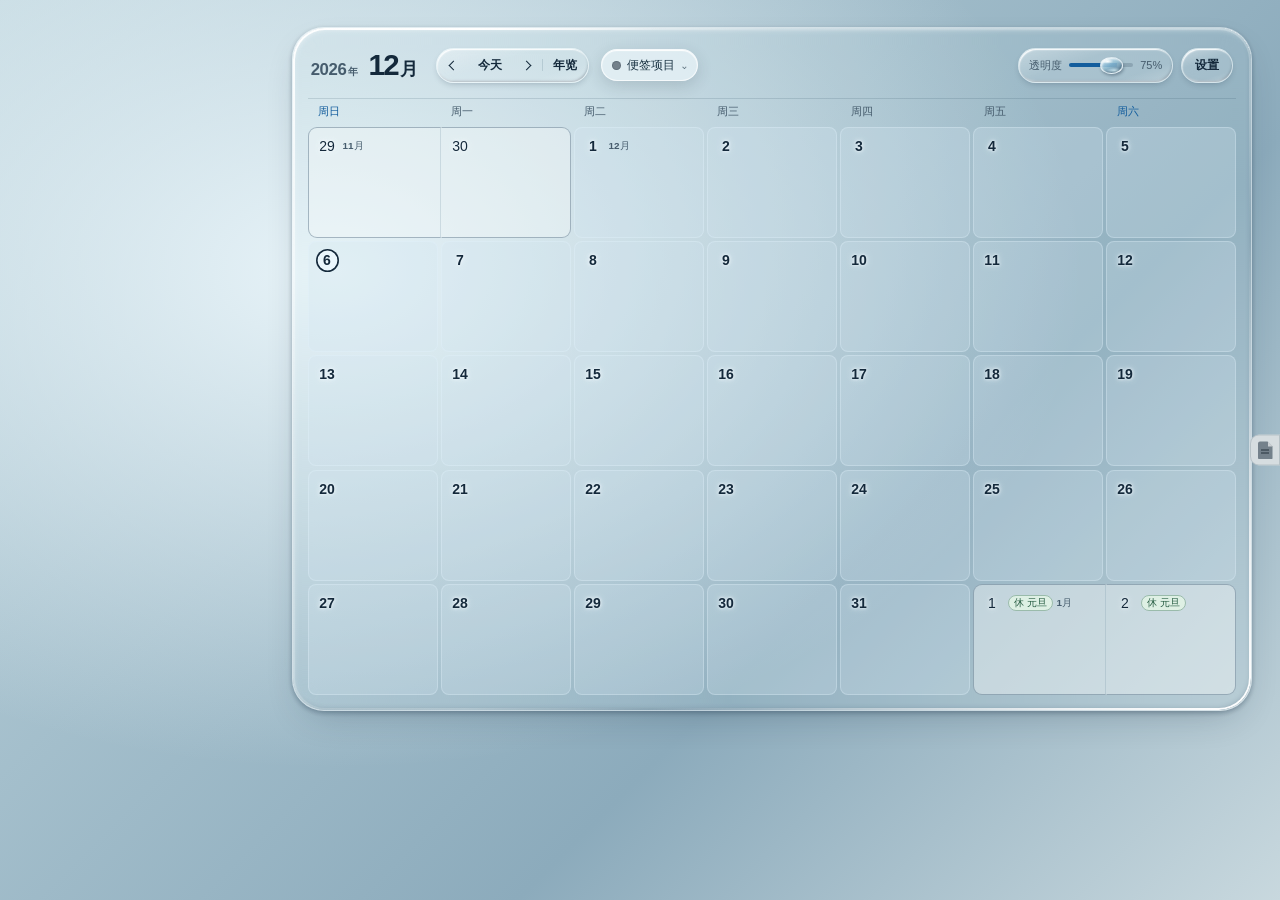
==== commit 0023eb0b: "Fix: 拆分日历与便签字号并在笔记底部添加格式工具栏" ====
--- a/web/index.html
+++ b/web/index.html
@@ -5,9 +5,11 @@
   <meta name="viewport" content="width=device-width, initial-scale=1">
   <meta name="color-scheme" content="light">
   <title>桌面月历 · 点写清单</title>
+  <link rel="stylesheet" href="vendor/quill.core.css">
   <link rel="stylesheet" href="calendar.css">
   <link rel="stylesheet" href="desktop.css">
   <link rel="stylesheet" href="projects.css">
+  <link rel="stylesheet" href="note-format.css">
 </head>
 <body>
   <svg class="lens-defs" aria-hidden="true" focusable="false"><defs id="lens-definitions"></defs></svg>
@@ -59,7 +61,8 @@
           </label>
           <label><span data-copy="width">月历宽度</span><input id="size-width" data-setting="width" type="range"><output id="size-width-out" for="size-width"></output></label>
           <label><span data-copy="height">月历高度</span><input id="size-height" data-setting="height" type="range"><output id="size-height-out" for="size-height"></output></label>
-          <label><span data-copy="font">字体大小</span><input id="size-font" data-setting="font" type="range" min="11" max="28"><output id="size-font-out" for="size-font"></output></label>
+          <label><span data-copy="calendarFont">日历字号</span><input id="size-calendar-font" data-setting="calendarFont" type="range" min="11" max="32"><output id="size-calendar-font-out" for="size-calendar-font"></output></label>
+          <label><span data-copy="noteFont">便签字号</span><input id="size-note-font" data-setting="noteFont" type="range" min="11" max="32"><output id="size-note-font-out" for="size-note-font"></output></label>
           <label><span data-copy="leading">清单行距</span><input id="size-leading" data-setting="leading" type="range" min="110" max="210" step="5"><output id="size-leading-out" for="size-leading"></output></label>
           <label class="native-only pin-row"><span data-copy="desktopMode">固定在桌面</span><input id="pin-window" type="checkbox" checked></label>
           <a id="holiday-source" target="_blank" rel="noopener noreferrer"></a>
@@ -71,7 +74,7 @@
               <i class="download-icon" aria-hidden="true"></i><span data-copy="export">导出记录</span>
             </button>
           </div>
-          <button id="export-illustrated" type="button" data-copy="exportIllustrated" hidden>导出含图片的 HTML</button>
+          <button id="export-illustrated" type="button" data-copy="exportIllustrated" hidden>导出图文与格式 HTML</button>
           <button class="native-only quit" id="quit-app" type="button" data-copy="quitApp">退出月历</button>
         </section>
       </header>
@@ -113,10 +116,15 @@
         <time id="note-date"></time>
       </div>
       <input id="note-title" type="text" data-aria="noteTitle" data-placeholder="noteTitle" autocomplete="off" required>
-      <div id="note-document" class="note-document" role="group" data-aria="noteBody">
-        <textarea id="note-body" class="note-text" rows="1" data-aria="noteBody" data-placeholder="notePrompt" autofocus></textarea>
+      <div id="note-document" class="note-document" role="group" data-aria="noteBody"></div>
+      <p id="note-message" role="status"></p>
+      <div id="note-format" role="toolbar" data-aria="formatNote">
+        <select id="format-size" data-aria="textSize" data-tip="textSize"><option value="" data-copy="defaultSize">默认字号</option></select>
+        <button id="format-bold" type="button" aria-pressed="false" data-aria="bold" data-tip="bold"><b>B</b></button>
+        <button id="format-underline" type="button" aria-pressed="false" data-aria="underline" data-tip="underline"><u>U</u></button>
+        <span class="format-pair"><button id="apply-color" type="button" aria-pressed="false" data-aria="applyColor" data-tip="applyColor"><span>A</span></button><input id="format-color" type="color" value="#a4374c" data-aria="textColor" data-tip="textColor"></span>
+        <span class="format-pair"><button id="apply-highlight" type="button" aria-pressed="false" data-aria="applyHighlight" data-tip="applyHighlight"><span>ab</span></button><input id="format-highlight" type="color" value="#ffe681" data-aria="highlight" data-tip="highlight"></span>
       </div>
-      <p id="note-message" role="status"></p>
       <div class="note-actions">
         <input id="note-files" type="file" accept="image/*" multiple hidden>
         <button id="add-note-photo" type="button" data-tip="insertPhotoHelp">
@@ -133,6 +141,8 @@
     <button id="photo-close" type="button" data-aria="closePhoto" autofocus>×</button>
   </dialog>
   <aside id="project-dock"></aside>
+  <script src="vendor/quill.js"></script>
+  <script src="rich-note.js"></script>
   <script src="projects.js"></script>
   <script src="calendar.js"></script>
 </body>
--- a/web/vendor/quill.core.css
+++ b/web/vendor/quill.core.css
@@ -0,0 +1,10 @@
+/*!
+ * Quill Editor v2.0.3
+ * https://quilljs.com
+ * Copyright (c) 2017-2024, Slab
+ * Copyright (c) 2014, Jason Chen
+ * Copyright (c) 2013, salesforce.com
+ */
+.ql-container{box-sizing:border-box;font-family:Helvetica,Arial,sans-serif;font-size:13px;height:100%;margin:0;position:relative}.ql-container.ql-disabled .ql-tooltip{visibility:hidden}.ql-container:not(.ql-disabled) li[data-list=checked] > .ql-ui,.ql-container:not(.ql-disabled) li[data-list=unchecked] > .ql-ui{cursor:pointer}.ql-clipboard{left:-100000px;height:1px;overflow-y:hidden;position:absolute;top:50%}.ql-clipboard p{margin:0;padding:0}.ql-editor{box-sizing:border-box;counter-reset:list-0 list-1 list-2 list-3 list-4 list-5 list-6 list-7 list-8 list-9;line-height:1.42;height:100%;outline:none;overflow-y:auto;padding:12px 15px;tab-size:4;-moz-tab-size:4;text-align:left;white-space:pre-wrap;word-wrap:break-word}.ql-editor > *{cursor:text}.ql-editor p,.ql-editor ol,.ql-editor pre,.ql-editor blockquote,.ql-editor h1,.ql-editor h2,.ql-editor h3,.ql-editor h4,.ql-editor h5,.ql-editor h6{margin:0;padding:0}@supports (counter-set:none){.ql-editor p,.ql-editor h1,.ql-editor h2,.ql-editor h3,.ql-editor h4,.ql-editor h5,.ql-editor h6{counter-set:list-0 list-1 list-2 list-3 list-4 list-5 list-6 list-7 list-8 list-9}}@supports not (counter-set:none){.ql-editor p,.ql-editor h1,.ql-editor h2,.ql-editor h3,.ql-editor h4,.ql-editor h5,.ql-editor h6{counter-reset:list-0 list-1 list-2 list-3 list-4 list-5 list-6 list-7 list-8 list-9}}.ql-editor table{border-collapse:collapse}.ql-editor td{border:1px solid #000;padding:2px 5px}.ql-editor ol{padding-left:1.5em}.ql-editor li{list-style-type:none;padding-left:1.5em;position:relative}.ql-editor li > .ql-ui:before{display:inline-block;margin-left:-1.5em;margin-right:.3em;text-align:right;white-space:nowrap;width:1.2em}.ql-editor li[data-list=checked] > .ql-ui,.ql-editor li[data-list=unchecked] > .ql-ui{color:#777}.ql-editor li[data-list=bullet] > .ql-ui:before{content:'\2022'}.ql-editor li[data-list=checked] > .ql-ui:before{content:'\2611'}.ql-editor li[data-list=unchecked] > .ql-ui:before{content:'\2610'}@supports (counter-set:none){.ql-editor li[data-list]{counter-set:list-1 list-2 list-3 list-4 list-5 list-6 list-7 list-8 list-9}}@supports not (counter-set:none){.ql-editor li[data-list]{counter-reset:list-1 list-2 list-3 list-4 list-5 list-6 list-7 list-8 list-9}}.ql-editor li[data-list=ordered]{counter-increment:list-0}.ql-editor li[data-list=ordered] > .ql-ui:before{content:counter(list-0, decimal) '. '}.ql-editor li[data-list=ordered].ql-indent-1{counter-increment:list-1}.ql-editor li[data-list=ordered].ql-indent-1 > .ql-ui:before{content:counter(list-1, lower-alpha) '. '}@supports (counter-set:none){.ql-editor li[data-list].ql-indent-1{counter-set:list-2 list-3 list-4 list-5 list-6 list-7 list-8 list-9}}@supports not (counter-set:none){.ql-editor li[data-list].ql-indent-1{counter-reset:list-2 list-3 list-4 list-5 list-6 list-7 list-8 list-9}}.ql-editor li[data-list=ordered].ql-indent-2{counter-increment:list-2}.ql-editor li[data-list=ordered].ql-indent-2 > .ql-ui:before{content:counter(list-2, lower-roman) '. '}@supports (counter-set:none){.ql-editor li[data-list].ql-indent-2{counter-set:list-3 list-4 list-5 list-6 list-7 list-8 list-9}}@supports not (counter-set:none){.ql-editor li[data-list].ql-indent-2{counter-reset:list-3 list-4 list-5 list-6 list-7 list-8 list-9}}.ql-editor li[data-list=ordered].ql-indent-3{counter-increment:list-3}.ql-editor li[data-list=ordered].ql-indent-3 > .ql-ui:before{content:counter(list-3, decimal) '. '}@supports (counter-set:none){.ql-editor li[data-list].ql-indent-3{counter-set:list-4 list-5 list-6 list-7 list-8 list-9}}@supports not (counter-set:none){.ql-editor li[data-list].ql-indent-3{counter-reset:list-4 list-5 list-6 list-7 list-8 list-9}}.ql-editor li[data-list=ordered].ql-indent-4{counter-increment:list-4}.ql-editor li[data-list=ordered].ql-indent-4 > .ql-ui:before{content:counter(list-4, lower-alpha) '. '}@supports (counter-set:none){.ql-editor li[data-list].ql-indent-4{counter-set:list-5 list-6 list-7 list-8 list-9}}@supports not (counter-set:none){.ql-editor li[data-list].ql-indent-4{counter-reset:list-5 list-6 list-7 list-8 list-9}}.ql-editor li[data-list=ordered].ql-indent-5{counter-increment:list-5}.ql-editor li[data-list=ordered].ql-indent-5 > .ql-ui:before{content:counter(list-5, lower-roman) '. '}@supports (counter-set:none){.ql-editor li[data-list].ql-indent-5{counter-set:list-6 list-7 list-8 list-9}}@supports not (counter-set:none){.ql-editor li[data-list].ql-indent-5{counter-reset:list-6 list-7 list-8 list-9}}.ql-editor li[data-list=ordered].ql-indent-6{counter-increment:list-6}.ql-editor li[data-list=ordered].ql-indent-6 > .ql-ui:before{content:counter(list-6, decimal) '. '}@supports (counter-set:none){.ql-editor li[data-list].ql-indent-6{counter-set:list-7 list-8 list-9}}@supports not (counter-set:none){.ql-editor li[data-list].ql-indent-6{counter-reset:list-7 list-8 list-9}}.ql-editor li[data-list=ordered].ql-indent-7{counter-increment:list-7}.ql-editor li[data-list=ordered].ql-indent-7 > .ql-ui:before{content:counter(list-7, lower-alpha) '. '}@supports (counter-set:none){.ql-editor li[data-list].ql-indent-7{counter-set:list-8 list-9}}@supports not (counter-set:none){.ql-editor li[data-list].ql-indent-7{counter-reset:list-8 list-9}}.ql-editor li[data-list=ordered].ql-indent-8{counter-increment:list-8}.ql-editor li[data-list=ordered].ql-indent-8 > .ql-ui:before{content:counter(list-8, lower-roman) '. '}@supports (counter-set:none){.ql-editor li[data-list].ql-indent-8{counter-set:list-9}}@supports not (counter-set:none){.ql-editor li[data-list].ql-indent-8{counter-reset:list-9}}.ql-editor li[data-list=ordered].ql-indent-9{counter-increment:list-9}.ql-editor li[data-list=ordered].ql-indent-9 > .ql-ui:before{content:counter(list-9, decimal) '. '}.ql-editor .ql-indent-1:not(.ql-direction-rtl){padding-left:3em}.ql-editor li.ql-indent-1:not(.ql-direction-rtl){padding-left:4.5em}.ql-editor .ql-indent-1.ql-direction-rtl.ql-align-right{padding-right:3em}.ql-editor li.ql-indent-1.ql-direction-rtl.ql-align-right{padding-right:4.5em}.ql-editor .ql-indent-2:not(.ql-direction-rtl){padding-left:6em}.ql-editor li.ql-indent-2:not(.ql-direction-rtl){padding-left:7.5em}.ql-editor .ql-indent-2.ql-direction-rtl.ql-align-right{padding-right:6em}.ql-editor li.ql-indent-2.ql-direction-rtl.ql-align-right{padding-right:7.5em}.ql-editor .ql-indent-3:not(.ql-direction-rtl){padding-left:9em}.ql-editor li.ql-indent-3:not(.ql-direction-rtl){padding-left:10.5em}.ql-editor .ql-indent-3.ql-direction-rtl.ql-align-right{padding-right:9em}.ql-editor li.ql-indent-3.ql-direction-rtl.ql-align-right{padding-right:10.5em}.ql-editor .ql-indent-4:not(.ql-direction-rtl){padding-left:12em}.ql-editor li.ql-indent-4:not(.ql-direction-rtl){padding-left:13.5em}.ql-editor .ql-indent-4.ql-direction-rtl.ql-align-right{padding-right:12em}.ql-editor li.ql-indent-4.ql-direction-rtl.ql-align-right{padding-right:13.5em}.ql-editor .ql-indent-5:not(.ql-direction-rtl){padding-left:15em}.ql-editor li.ql-indent-5:not(.ql-direction-rtl){padding-left:16.5em}.ql-editor .ql-indent-5.ql-direction-rtl.ql-align-right{padding-right:15em}.ql-editor li.ql-indent-5.ql-direction-rtl.ql-align-right{padding-right:16.5em}.ql-editor .ql-indent-6:not(.ql-direction-rtl){padding-left:18em}.ql-editor li.ql-indent-6:not(.ql-direction-rtl){padding-left:19.5em}.ql-editor .ql-indent-6.ql-direction-rtl.ql-align-right{padding-right:18em}.ql-editor li.ql-indent-6.ql-direction-rtl.ql-align-right{padding-right:19.5em}.ql-editor .ql-indent-7:not(.ql-direction-rtl){padding-left:21em}.ql-editor li.ql-indent-7:not(.ql-direction-rtl){padding-left:22.5em}.ql-editor .ql-indent-7.ql-direction-rtl.ql-align-right{padding-right:21em}.ql-editor li.ql-indent-7.ql-direction-rtl.ql-align-right{padding-right:22.5em}.ql-editor .ql-indent-8:not(.ql-direction-rtl){padding-left:24em}.ql-editor li.ql-indent-8:not(.ql-direction-rtl){padding-left:25.5em}.ql-editor .ql-indent-8.ql-direction-rtl.ql-align-right{padding-right:24em}.ql-editor li.ql-indent-8.ql-direction-rtl.ql-align-right{padding-right:25.5em}.ql-editor .ql-indent-9:not(.ql-direction-rtl){padding-left:27em}.ql-editor li.ql-indent-9:not(.ql-direction-rtl){padding-left:28.5em}.ql-editor .ql-indent-9.ql-direction-rtl.ql-align-right{padding-right:27em}.ql-editor li.ql-indent-9.ql-direction-rtl.ql-align-right{padding-right:28.5em}.ql-editor li.ql-direction-rtl{padding-right:1.5em}.ql-editor li.ql-direction-rtl > .ql-ui:before{margin-left:.3em;margin-right:-1.5em;text-align:left}.ql-editor table{table-layout:fixed;width:100%}.ql-editor table td{outline:none}.ql-editor .ql-code-block-container{font-family:monospace}.ql-editor .ql-video{display:block;max-width:100%}.ql-editor .ql-video.ql-align-center{margin:0 auto}.ql-editor .ql-video.ql-align-right{margin:0 0 0 auto}.ql-editor .ql-bg-black{background-color:#000}.ql-editor .ql-bg-red{background-color:#e60000}.ql-editor .ql-bg-orange{background-color:#f90}.ql-editor .ql-bg-yellow{background-color:#ff0}.ql-editor .ql-bg-green{background-color:#008a00}.ql-editor .ql-bg-blue{background-color:#06c}.ql-editor .ql-bg-purple{background-color:#93f}.ql-editor .ql-color-white{color:#fff}.ql-editor .ql-color-red{color:#e60000}.ql-editor .ql-color-orange{color:#f90}.ql-editor .ql-color-yellow{color:#ff0}.ql-editor .ql-color-green{color:#008a00}.ql-editor .ql-color-blue{color:#06c}.ql-editor .ql-color-purple{color:#93f}.ql-editor .ql-font-serif{font-family:Georgia,Times New Roman,serif}.ql-editor .ql-font-monospace{font-family:Monaco,Courier New,monospace}.ql-editor .ql-size-small{font-size:.75em}.ql-editor .ql-size-large{font-size:1.5em}.ql-editor .ql-size-huge{font-size:2.5em}.ql-editor .ql-direction-rtl{direction:rtl;text-align:inherit}.ql-editor .ql-align-center{text-align:center}.ql-editor .ql-align-justify{text-align:justify}.ql-editor .ql-align-right{text-align:right}.ql-editor .ql-ui{position:absolute}.ql-editor.ql-blank::before{color:rgba(0,0,0,0.6);content:attr(data-placeholder);font-style:italic;left:15px;pointer-events:none;position:absolute;right:15px}
+
+/*# sourceMappingURL=quill.core.css.map*/
--- a/web/calendar.css
+++ b/web/calendar.css
@@ -36,7 +36,7 @@
   min-height: 100svh; padding: var(--desktop-y) clamp(12px, 2.2vw, 38px);
 }
 .calendar {
-  --task-size: clamp(13px, .94vw, 17px); --leading: 1.5;
+  --leading: 1.5;
   --day-padding: clamp(4px, .51vw, 10px); --date-height: max(23px, calc(var(--task-size) + 8px));
   position: relative; isolation: isolate; container: calendar / inline-size;
   display: flex; flex-direction: column; width: min(75vw, 1800px); height: clamp(540px, 76svh, 1100px);
@@ -209,14 +209,11 @@
 .note form { display: flex; flex-direction: column; height: 100%; min-height: 0; padding: clamp(12px, 1.3vw, 22px); gap: 9px; }
 .note-meta { display: flex; align-items: center; gap: 6px; color: var(--muted); font-size: 11px; font-weight: 600; }
 .note-meta .icon { width: 14px; height: 14px; }
-#note-title, .note-text { display: block; width: 100%; min-width: 0; border: 0; border-radius: 0; outline: none; background: transparent; padding: 3px 0; caret-color: var(--accent); }
-#note-title { flex: none; border-bottom: 1px solid var(--line); padding-bottom: 8px; font-size: max(18px, calc(var(--note-size, 14px) * 1.16)); font-weight: 640; letter-spacing: -.025em; }
+#note-title { display: block; width: 100%; min-width: 0; flex: none; border: 0; border-radius: 0; border-bottom: 1px solid var(--line); outline: none; background: transparent; padding: 3px 0 8px; font-size: max(15px, calc(var(--task-size) * 1.16)); font-weight: 640; letter-spacing: -.025em; caret-color: var(--accent); }
 .note-document { display: flex; flex-direction: column; flex: 1; min-height: 0; overflow: auto; overscroll-behavior: contain; scrollbar-width: thin; }
 .note-document.drag-over { outline: 2px dashed var(--accent); outline-offset: -2px; }
-.note-text { flex: none; min-height: calc(1lh + 6px); resize: none; overflow: hidden; font-size: max(13px, var(--note-size, 14px)); line-height: 1.6; }
-.note-text:last-child { flex-grow: 1; }
-.note-photo { position: relative; flex: none; margin: 1px 0; border-radius: 8px; align-self: flex-start; max-width: 100%; }
-.note-photo-view { display: block; max-width: 100%; padding: 0; cursor: zoom-in; border-radius: inherit; overflow: hidden; }
+.note-photo { position: relative; flex: none; margin: 1px 0; border-radius: 8px; align-self: flex-start; min-width: 56px; min-height: 30px; max-width: 100%; }
+.note-photo-view { display: block; min-width: 28px; min-height: 26px; max-width: 100%; padding: 0; cursor: zoom-in; border-radius: inherit; overflow: hidden; }
 .note-photo img { display: block; max-width: 100%; height: auto; border-radius: inherit; }
 .note-photo-view:disabled { min-height: 26px; min-width: 88px; color: var(--muted); cursor: default; font-size: 11px; }
 .note-photo-remove, #photo-close { display: grid; place-items: center; border: 1px solid var(--rim); border-radius: 50%; background: rgb(var(--popup) / .95); color: var(--ink); }
@@ -224,7 +221,7 @@
 #add-note-photo { display: inline-flex; align-items: center; gap: 5px; margin-inline-end: auto; padding-inline: 4px 7px; color: var(--accent); }
 #note-message { margin: 0; font-size: 11px; line-height: 1.35; color: var(--danger); }
 #note-message:empty { display: none; }
-.photo-preview { max-width: calc(100vw - 20px); max-height: calc(100dvh - 20px); margin: auto; padding: 7px; border: 1px solid var(--rim); border-radius: 15px; background: rgb(var(--popup)); color: var(--ink); }
+.photo-preview { min-width: 58px; min-height: 58px; max-width: calc(100vw - 20px); max-height: calc(100dvh - 20px); margin: auto; padding: 7px; border: 1px solid var(--rim); border-radius: 15px; background: rgb(var(--popup)); color: var(--ink); }
 .photo-preview::backdrop { background: rgb(12 24 35 / .67); }
 .photo-preview img { display: block; max-width: calc(100vw - 38px); max-height: calc(100dvh - 38px); width: auto; height: auto; object-fit: contain; border-radius: 8px; }
 #photo-close { position: absolute; top: 11px; right: 11px; width: 30px; height: 30px; padding: 0; font-size: 21px; }
--- a/web/projects.css
+++ b/web/projects.css
@@ -46,7 +46,7 @@
 .dock-item { display:grid; gap:2px; width:100%; text-align:left; background:transparent; color:#19384d; padding:7px 2px; border-bottom:1px solid #cee0e7 !important; }
 .dock-item:hover { background:#e0eef3; }
 .dock-item time,.dock-empty { font-size:11px; color:#4f6570; }
-.dock-item span { overflow-wrap:anywhere; white-space:pre-wrap; }
+.dock-item span { font-size:var(--task-size,13px); overflow-wrap:anywhere; white-space:pre-wrap; }
 .dock-item[data-done=true] span { text-decoration:line-through; }
 .dock-empty { margin:9px 0 2px; }
 @container calendar (max-width: 585px) {
--- a/web/note-format.css
+++ b/web/note-format.css
@@ -0,0 +1,30 @@
+/* Keep the date scale and the note scale independent, including in the year view. */
+:root { --task-size: clamp(13px, .94vw, 17px); }
+.calendar { --calendar-size: calc(clamp(13px, .94vw, 17px) + 1px); --date-height: max(23px, calc(var(--calendar-size) + 7px)); }
+.day-number { font-size: var(--calendar-size); }
+.weekdays { font-size: max(9px, calc(var(--calendar-size) * .79)); }
+.day-heading :is(.month-mark,.holiday-mark) { font-size: max(9px, calc(var(--calendar-size) * .71)); }
+#month-label { font-size: var(--calendar-title-size, clamp(25px, 2.3vw, 39px)); }
+.mini-title { font-size: var(--calendar-size); }
+.mini-week { font-size: max(9px, calc(var(--calendar-size) * .64)); }
+.mini-date { font-size: max(10px, calc(var(--calendar-size) * .80)); }
+.size-menu { max-height: calc(100dvh - 75px); overflow-y: auto; }
+
+.note-document.ql-container { height: auto; font-family: inherit; font-size: var(--task-size); overflow: hidden; }
+#note-body { flex: 1; min-height: 0; padding: 3px 1px; line-height: 1.55; font-size: var(--task-size); overflow-y: auto; overflow-wrap: anywhere; scrollbar-width: thin; caret-color: var(--accent); }
+#note-body.ql-blank::before { left: 1px; right: 1px; color: var(--muted); font-style: normal; }
+#note-body .note-photo { display: block; width: fit-content; max-width: 100%; margin: 4px 0; }
+#note-body .note-photo img { max-width: 100%; }
+#note-format { display: flex; flex: none; flex-wrap: wrap; align-items: center; gap: 3px; }
+#note-format :is(button,select) { min-height: 26px; font-size: 12px; border-radius: 7px; }
+#note-format button { min-width: 26px; padding: 2px 4px; }
+#note-format button:hover, #note-format button[aria-pressed=true] { background: color-mix(in srgb, var(--accent) 16%, transparent); }
+#format-size { max-width: 82px; padding: 1px 2px; color: inherit; background: rgb(var(--control) / .5); border: 1px solid var(--line); }
+.format-pair { display: inline-flex; align-items: center; gap: 1px; padding-inline-start: 4px; border-left: 1px solid var(--line); }
+.format-pair input[type=color] { width: 17px; height: 19px; padding: 0; border: none; background: transparent; cursor: pointer; }
+.format-pair input::-webkit-color-swatch-wrapper { padding: 4px 1px; }
+.format-pair input::-webkit-color-swatch { border: 1px solid color-mix(in srgb, var(--ink) 30%, transparent); border-radius: 4px; }
+#apply-color span { border-bottom: 3px solid var(--swatch); font-weight: 650; }
+#apply-highlight span { padding: 0 2px; border-radius: 2px; color: #16202b; background: var(--swatch); }
+.note-actions { margin: 0; }
+@container calendar (max-width: 585px) { #month-label { font-size: var(--calendar-title-size, 25px); } }
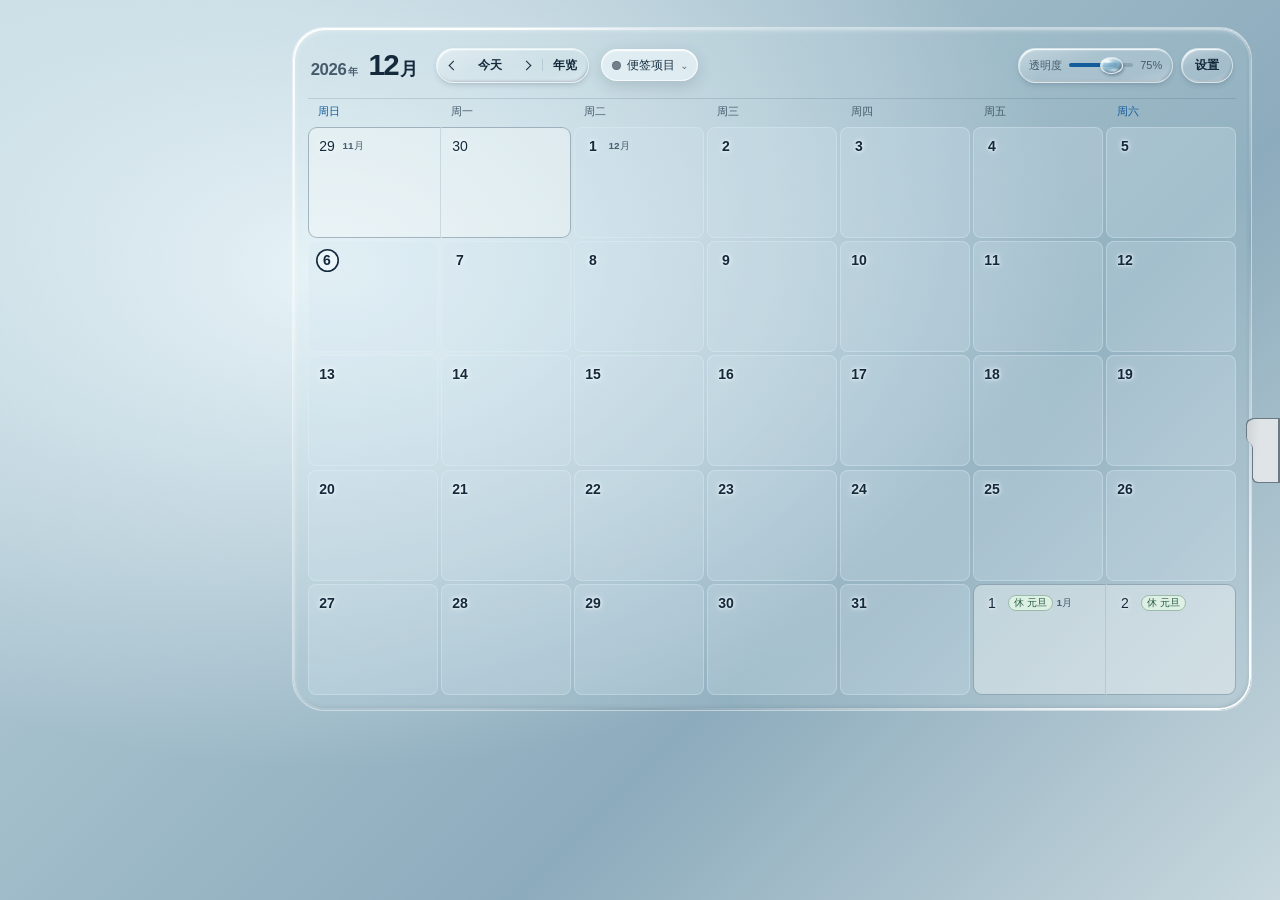
==== commit e17ec3e4: "Fix: 恢复桌面点击并支持独立拖动笔记和项目页签" ====
--- a/web/index.html
+++ b/web/index.html
@@ -64,7 +64,7 @@
           <label><span data-copy="calendarFont">日历字号</span><input id="size-calendar-font" data-setting="calendarFont" type="range" min="11" max="32"><output id="size-calendar-font-out" for="size-calendar-font"></output></label>
           <label><span data-copy="noteFont">便签字号</span><input id="size-note-font" data-setting="noteFont" type="range" min="11" max="32"><output id="size-note-font-out" for="size-note-font"></output></label>
           <label><span data-copy="leading">清单行距</span><input id="size-leading" data-setting="leading" type="range" min="110" max="210" step="5"><output id="size-leading-out" for="size-leading"></output></label>
-          <label class="native-only pin-row"><span data-copy="desktopMode">固定在桌面</span><input id="pin-window" type="checkbox" checked></label>
+          <label class="native-only pin-row"><span data-copy="desktopMode">固定在桌面</span><input id="pin-window" type="checkbox"></label>
           <a id="holiday-source" target="_blank" rel="noopener noreferrer"></a>
           <p id="calendar-hint" hidden></p>
           <span id="feedback" class="sr-only" role="status"></span>
@@ -110,9 +110,8 @@
   </div>
   <dialog id="task-note" class="note" data-aria="taskNote" aria-describedby="note-date">
     <form id="note-form">
-      <div class="note-meta">
+      <div class="note-meta" data-tip="moveNote">
         <label class="note-project-label"><i class="project-dot"></i><select id="note-project" aria-label="便签项目"></select></label>
-        <svg class="icon" viewBox="0 0 20 20" fill="none" stroke="currentColor" stroke-width="1.4" stroke-linecap="round" aria-hidden="true"><rect x="3.5" y="4" width="13" height="13" rx="2.7"/><path d="M6.7 2.7v3M13.3 2.7v3M4 8h12"/></svg>
         <time id="note-date"></time>
       </div>
       <input id="note-title" type="text" data-aria="noteTitle" data-placeholder="noteTitle" autocomplete="off" required>
--- a/web/calendar.css
+++ b/web/calendar.css
@@ -42,7 +42,7 @@
   display: flex; flex-direction: column; width: min(75vw, 1800px); height: clamp(540px, 76svh, 1100px);
   max-width: 100%; max-height: calc(100svh - var(--desktop-y) * 2); padding: clamp(10px, 1.15vw, 20px);
   border: 1px solid rgb(252 255 255 / .46); border-radius: 32px;
-  box-shadow: inset 0 1.6px 1px rgb(255 255 255 / .83), inset 0 -1.5px 2px rgb(255 255 255 / .54), 0 14px 38px -16px var(--edge-shadow), 0 2px 5px var(--edge-shadow);
+  box-shadow: inset 0 1.6px 1px rgb(255 255 255 / .83), inset 0 -1.5px 2px rgb(255 255 255 / .54);
 }
 .refracted-edge, .calendar::after { position: absolute; inset: 0; pointer-events: none; border-radius: inherit; }
 .refracted-edge {
@@ -184,6 +184,7 @@
 .check:disabled { opacity: .5; cursor: text; }
 .task { display: block; width: 100%; min-width: 0; min-height: 1lh; margin: 0; padding: 0; border: 0; outline: none; background: transparent; color: var(--ink); font-size: var(--task-size); line-height: var(--leading); resize: none; overflow: hidden; overflow-wrap: anywhere; caret-color: var(--accent); }
 .entry.done .task { text-decoration: line-through; color: var(--faint); }
+@supports (field-sizing: content) { .entry .task { field-sizing: content; height: auto; min-height: 1lh; } }
 .year-grid { display: grid; flex: 1; min-height: 0; grid-template-columns: repeat(4, minmax(0, 1fr)); grid-auto-rows: minmax(min-content, 1fr); gap: 5px; overflow: auto; scrollbar-width: thin; }
 .mini-month { min-width: 0; padding: 5px 8px; }
 .mini-title { display: block; width: 100%; padding: 1px 2px 4px; border-bottom: 1px solid var(--line); text-align: left; font-size: 14px; font-weight: 650; }
@@ -205,10 +206,10 @@
 .task-menu [data-action="delete"] { color: var(--danger); }
 .icon { flex: none; display: inline-block; width: 16px; height: 16px; }
 .note { position: fixed; inset: auto; margin: 0; padding: 0; max-width: calc(100vw - 12px); max-height: calc(100dvh - 12px); border-radius: 22px; overflow: hidden; }
-.note::backdrop { background: rgb(21 38 49 / .10); }
+.note { z-index: 12; }
 .note form { display: flex; flex-direction: column; height: 100%; min-height: 0; padding: clamp(12px, 1.3vw, 22px); gap: 9px; }
-.note-meta { display: flex; align-items: center; gap: 6px; color: var(--muted); font-size: 11px; font-weight: 600; }
-.note-meta .icon { width: 14px; height: 14px; }
+.note-meta { display: flex; align-items: center; gap: 6px; min-height: 25px; color: var(--muted); font-size: 11px; font-weight: 600; cursor: grab; user-select: none; touch-action: none; }
+.note-meta:active { cursor: grabbing; }
 #note-title { display: block; width: 100%; min-width: 0; flex: none; border: 0; border-radius: 0; border-bottom: 1px solid var(--line); outline: none; background: transparent; padding: 3px 0 8px; font-size: max(15px, calc(var(--task-size) * 1.16)); font-weight: 640; letter-spacing: -.025em; caret-color: var(--accent); }
 .note-document { display: flex; flex-direction: column; flex: 1; min-height: 0; overflow: auto; overscroll-behavior: contain; scrollbar-width: thin; }
 .note-document.drag-over { outline: 2px dashed var(--accent); outline-offset: -2px; }
--- a/web/desktop.css
+++ b/web/desktop.css
@@ -11,6 +11,11 @@
   text-shadow: 0 0 3px rgb(var(--popup) / .98), 0 0 7px rgb(var(--popup) / .85);
 }
 .native .current .day-number { text-shadow: none; }
+.note-window .desktop, html.note-window #window-edges { display: none !important; }
+.note-window .note { inset: 0; width: 100%; height: 100%; max-width: none; max-height: none; box-shadow: inset 0 1px 1px var(--rim); }
+.native :is(.refracted-edge,.month-nav,.opacity-control,#settings-toggle,.size-menu,.task-menu,.note) {
+  backdrop-filter: none; -webkit-backdrop-filter: none;
+}
 .native :is(.heading,.weekdays) { text-shadow: 0 0 5px rgb(var(--popup) / .95); }
 .native .heading { cursor: move; user-select: none; }
 .native .resize-handle { display: none; }
--- a/web/projects.css
+++ b/web/projects.css
@@ -26,19 +26,33 @@
 .dock-page, .dock-page body { margin: 0; background: transparent; overflow: hidden; }
 .dock-page * { box-sizing: border-box; }
 .dock-page body::before { display: none; }
-#project-dock { position: fixed; z-index: 7; inset: 50% 0 auto auto; transform: translateY(-50%); display: flex; align-items: center; gap: 3px; max-width: 100vw; color: #1e3748; font: 13px/1.35 "Segoe UI Variable Text","Microsoft YaHei UI",sans-serif; }
+#project-dock { --folder-width: 34px; --dock-limit: min(76dvh,600px); position: fixed; z-index: 7; inset: 50% 0 auto auto; transform: translateY(-50%); display: flex; align-items: center; max-width: 100vw; color: #1e3748; font: 13px/1.35 "Segoe UI Variable Text","Microsoft YaHei UI",sans-serif; }
 .native #project-dock { display: none; }
+html:not(.dock-page) #project-dock { transform: none; }
 #project-dock [hidden] { display: none !important; }
-#project-tabs { display: flex; flex-direction: column; gap: 4px; max-height: min(72vh,540px); overflow: auto; scrollbar-width: thin; padding: 3px 0 3px 3px; }
-.dock-page #project-tabs { max-height: 100dvh; }
+.dock-page #project-dock { width: max-content; max-width: none; }
+#project-tabs { display: flex; flex: 0 0 var(--folder-width); width: var(--folder-width); flex-direction: column; gap: 3px; padding: 2px 0; max-height: var(--dock-limit); overflow: hidden auto; scrollbar-width: none; overscroll-behavior: contain; }
 #project-dock button { font: inherit; cursor: pointer; border: none; }
-.dock-tab { flex: none; height: 31px; width: 30px; padding: 5px; display: grid; place-items: center; border-radius: 9px 0 0 9px; background: color-mix(in srgb,var(--project-color) 22%,#f2f7f8); box-shadow: inset 0 0 0 1px rgb(48 76 92 / .19); }
-.dock-tab[aria-expanded=true] { outline: 1.5px solid var(--project-color); outline-offset: -2px; }
-.paper-icon { width: 15px; height: 18px; border-radius: 2px; position: relative; background: var(--project-color); clip-path: polygon(0 0,66% 0,100% 29%,100% 100%,0 100%); }
-.paper-icon::before { content:""; position:absolute; right:0; top:0; width:5px; height:5px; background:rgb(255 255 255 / .62); }
-.paper-icon::after { content:""; position:absolute; left:3px; top:8px; width:8px; height:1px; background: var(--project-mark,white); box-shadow:0 3px var(--project-mark,white); opacity:.8; }
-.dock-panel { width:min(286px,calc(100vw - 44px)); padding:12px; max-height:min(72vh,540px); display:flex; flex-direction:column; }
-.dock-page .dock-panel { max-height:calc(100dvh - 4px); }
+.dock-tab {
+  --folder-edge: color-mix(in srgb,var(--project-color) 65%,#5b6a73);
+  --folder-fill: color-mix(in srgb,var(--project-color) 17%,#f5f8fa);
+  --folder-outline: polygon(100% 0,100% 100%,11px 100%,8px calc(100% - 1px),6px calc(100% - 4px),6px 29px,5px 26px,1px 22px,0 19px,0 6px,1px 3px,4px 1px,7px 0);
+  box-sizing: border-box; position: relative; isolation: isolate; display: flex; flex: none;
+  flex-direction: column; align-items: center; justify-content: center; gap: 5px;
+  width: 100%; min-height: 65px; padding: 8px 3px 10px 7px;
+  color: #203542; background: transparent; touch-action: none; user-select: none;
+}
+.dock-tab::before,.dock-tab::after { content: ""; position: absolute; clip-path: var(--folder-outline); pointer-events: none; }
+.dock-tab::before { z-index: -2; inset: 0; background: var(--folder-edge); }
+.dock-tab::after { z-index: -1; inset: 1px 2px 1px 1px; background: linear-gradient(95deg,color-mix(in srgb,var(--project-color) 35%,white),var(--folder-fill) 37%); }
+.dock-tab:hover,.dock-tab[aria-expanded=true] { --folder-fill: color-mix(in srgb,var(--project-color) 34%,#f7fafb); }
+.dock-tab[aria-expanded=true]::after { right: 4px; }
+.dock-tab:focus-visible { outline: none; }
+.dock-tab:focus-visible::before { background: #183c54; }
+.dock-tab:focus-visible::after { inset: 2px 3px 2px 2px; }
+.folder-name { writing-mode: vertical-rl; text-orientation: mixed; max-inline-size: 82px; overflow: hidden; white-space: nowrap; text-overflow: ellipsis; font-size: 12px; line-height: 1.1; font-weight: 600; letter-spacing: .04em; }
+.dock-panel { width:min(288px,calc(100vw - var(--folder-width))); padding:12px; max-height:var(--dock-limit); display:flex; flex-direction:column; border-radius:13px 4px 4px 13px; border-inline-end:3px solid color-mix(in srgb,var(--project-color) 58%,#dce7eb); }
+.dock-page .dock-panel { width:288px; }
 .dock-panel header { font-size:14px; padding-bottom:7px; border-bottom:1px solid #c4d3da; }
 .dock-panel header strong { overflow-wrap:anywhere; }
 .dock-panel header button { margin-left:auto; color:#284253; background:transparent; padding:2px 6px; }
@@ -49,6 +63,11 @@
 .dock-item span { font-size:var(--task-size,13px); overflow-wrap:anywhere; white-space:pre-wrap; }
 .dock-item[data-done=true] span { text-decoration:line-through; }
 .dock-empty { margin:9px 0 2px; }
+@media (forced-colors:active) {
+  .dock-tab::before { background:ButtonText; }
+  .dock-tab::after { background:ButtonFace; }
+  .dock-tab[aria-expanded=true]::before,.dock-tab:focus-visible::before { background:Highlight; }
+}
 @container calendar (max-width: 585px) {
   .project-control { margin:0; } #project-toggle { max-width:96px; min-height:25px; padding:2px 6px; }
 }
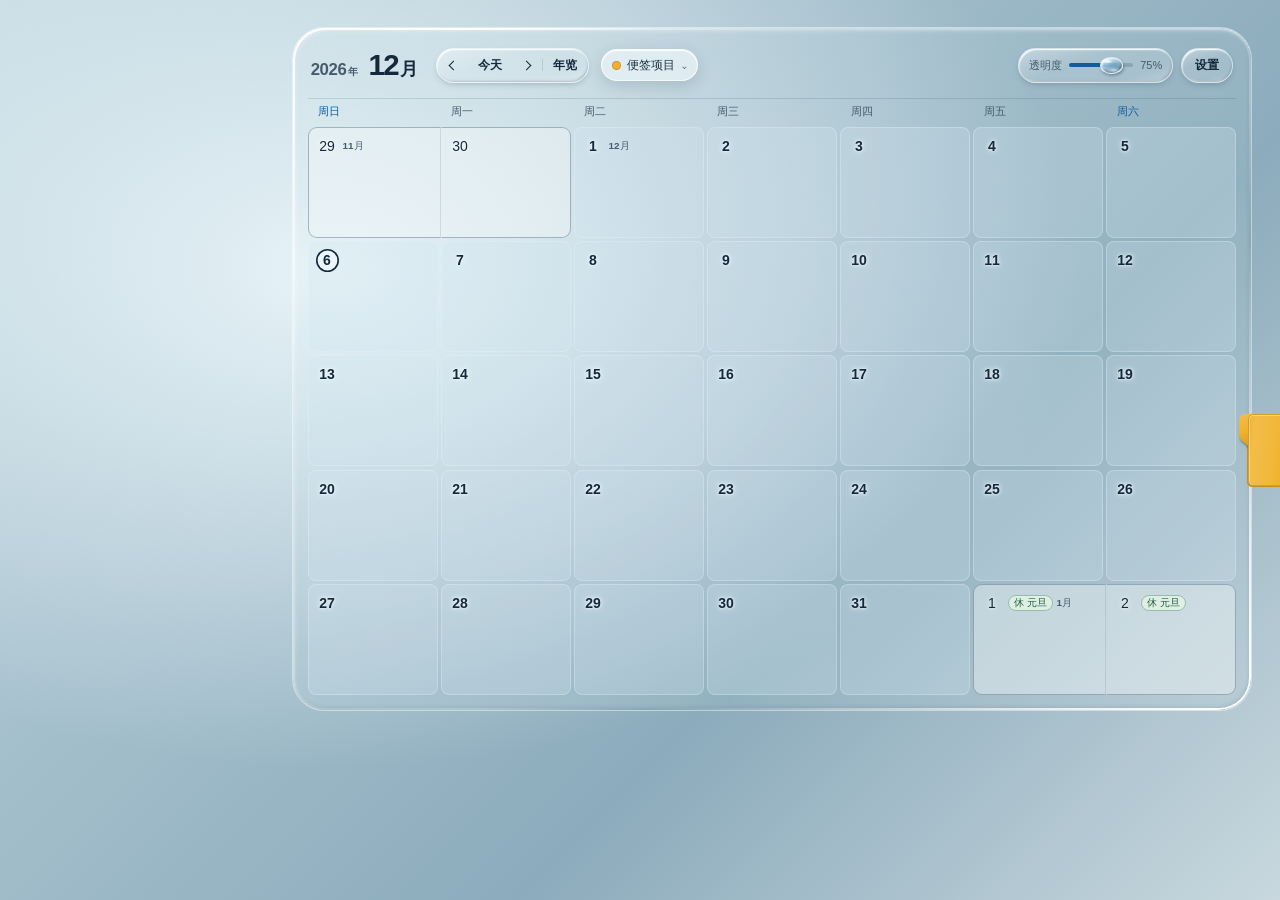
==== commit 4887c099: "Fix: 让项目文件夹独立移动并对齐前后夹片" ====
--- a/web/index.html
+++ b/web/index.html
@@ -142,6 +142,7 @@
   <aside id="project-dock"></aside>
   <script src="vendor/quill.js"></script>
   <script src="rich-note.js"></script>
+  <script src="folder-layout.js"></script>
   <script src="projects.js"></script>
   <script src="calendar.js"></script>
 </body>
--- a/web/projects.css
+++ b/web/projects.css
@@ -26,33 +26,57 @@
 .dock-page, .dock-page body { margin: 0; background: transparent; overflow: hidden; }
 .dock-page * { box-sizing: border-box; }
 .dock-page body::before { display: none; }
-#project-dock { --folder-width: 34px; --dock-limit: min(76dvh,600px); position: fixed; z-index: 7; inset: 50% 0 auto auto; transform: translateY(-50%); display: flex; align-items: center; max-width: 100vw; color: #1e3748; font: 13px/1.35 "Segoe UI Variable Text","Microsoft YaHei UI",sans-serif; }
-.native #project-dock { display: none; }
-html:not(.dock-page) #project-dock { transform: none; }
-#project-dock [hidden] { display: none !important; }
-.dock-page #project-dock { width: max-content; max-width: none; }
-#project-tabs { display: flex; flex: 0 0 var(--folder-width); width: var(--folder-width); flex-direction: column; gap: 3px; padding: 2px 0; max-height: var(--dock-limit); overflow: hidden auto; scrollbar-width: none; overscroll-behavior: contain; }
+#project-dock {
+  --folder-width: 43px; position: fixed; z-index: 7; inset: 0 0 0 auto;
+  width: var(--folder-width); pointer-events: none; color: #392c17;
+  font: 13px/1.35 "Segoe UI Variable Text","Microsoft YaHei UI",sans-serif;
+}
+#project-dock[data-expanded="true"] { width: min(100vw,calc(288px + var(--folder-width))); }
+.dock-page #project-dock[data-expanded="true"] { width: calc(288px + var(--folder-width)); }
+.native #project-dock, #project-dock [hidden] { display: none !important; }
+#project-tabs {
+  position: absolute; inset: 0 0 0 auto; width: var(--folder-width);
+  overflow: hidden auto; scrollbar-width: none; overscroll-behavior: contain; pointer-events: none;
+}
+#project-tabs::before { content: ""; display: block; width: 1px; height: var(--track-height,100%); }
 #project-dock button { font: inherit; cursor: pointer; border: none; }
-.dock-tab {
-  --folder-edge: color-mix(in srgb,var(--project-color) 65%,#5b6a73);
-  --folder-fill: color-mix(in srgb,var(--project-color) 17%,#f5f8fa);
-  --folder-outline: polygon(100% 0,100% 100%,11px 100%,8px calc(100% - 1px),6px calc(100% - 4px),6px 29px,5px 26px,1px 22px,0 19px,0 6px,1px 3px,4px 1px,7px 0);
-  box-sizing: border-box; position: relative; isolation: isolate; display: flex; flex: none;
-  flex-direction: column; align-items: center; justify-content: center; gap: 5px;
-  width: 100%; min-height: 65px; padding: 8px 3px 10px 7px;
-  color: #203542; background: transparent; touch-action: none; user-select: none;
+#project-dock .dock-tab {
+  --folder-top: 1px; position: absolute; right: 0; width: 100%;
+  display: flex; justify-content: center; align-items: center; min-height: 74px; padding: 11px 4px 11px 12px;
+  color: var(--project-mark,#2e2619); background: transparent; isolation: isolate;
+  pointer-events: auto; user-select: none; touch-action: none;
 }
-.dock-tab::before,.dock-tab::after { content: ""; position: absolute; clip-path: var(--folder-outline); pointer-events: none; }
-.dock-tab::before { z-index: -2; inset: 0; background: var(--folder-edge); }
-.dock-tab::after { z-index: -1; inset: 1px 2px 1px 1px; background: linear-gradient(95deg,color-mix(in srgb,var(--project-color) 35%,white),var(--folder-fill) 37%); }
-.dock-tab:hover,.dock-tab[aria-expanded=true] { --folder-fill: color-mix(in srgb,var(--project-color) 34%,#f7fafb); }
-.dock-tab[aria-expanded=true]::after { right: 4px; }
+.dock-tab { --tab-color: var(--project-color); }
+.dock-tab::before,.dock-tab::after { content: ""; position: absolute; pointer-events: none; }
+.dock-tab::before {
+  z-index: -3; inset: var(--folder-top) 0 0 10px; border-radius: 5px 0 0 5px;
+  background: color-mix(in srgb,var(--tab-color) 76%,#362911);
+}
+.folder-lip {
+  position: absolute; top: var(--folder-top); left: 2px; width: 26px; height: 37px; z-index: -2;
+  pointer-events: none; filter: drop-shadow(1px 2px 1.3px rgb(35 28 19 / .43));
+}
+.folder-lip::before {
+  content: ""; position: absolute; inset: 0;
+  clip-path: polygon(6px 0,100% 0,100% 100%,12px 100%,10px 33px,2px 26px,0 23px,0 6px,1px 3px,3px 1px);
+  background: linear-gradient(160deg,color-mix(in srgb,var(--tab-color) 85%,white),var(--tab-color) 42%,color-mix(in srgb,var(--tab-color) 76%,#372716));
+}
+.dock-tab::after {
+  z-index: -1; inset: var(--folder-top) 0 1px 11px; border-radius: 5px 0 0 5px;
+  border: 1px solid color-mix(in srgb,var(--tab-color) 86%,#392d1a); border-right: 0;
+  background: linear-gradient(96deg,var(--tab-color),color-mix(in srgb,var(--tab-color) 86%,white) 18%,color-mix(in srgb,var(--tab-color) 93%,white) 75%,var(--tab-color));
+  box-shadow: inset 1px 0 0 rgb(255 255 255 / .32), inset 0 1px 0 rgb(255 255 255 / .38);
+}
+#project-dock .dock-tab.dragging { z-index: 2; cursor: grabbing; }
+.dock-tab:hover::after,.dock-tab[aria-expanded=true]::after { filter: brightness(1.05); }
 .dock-tab:focus-visible { outline: none; }
-.dock-tab:focus-visible::before { background: #183c54; }
-.dock-tab:focus-visible::after { inset: 2px 3px 2px 2px; }
-.folder-name { writing-mode: vertical-rl; text-orientation: mixed; max-inline-size: 82px; overflow: hidden; white-space: nowrap; text-overflow: ellipsis; font-size: 12px; line-height: 1.1; font-weight: 600; letter-spacing: .04em; }
-.dock-panel { width:min(288px,calc(100vw - var(--folder-width))); padding:12px; max-height:var(--dock-limit); display:flex; flex-direction:column; border-radius:13px 4px 4px 13px; border-inline-end:3px solid color-mix(in srgb,var(--project-color) 58%,#dce7eb); }
-.dock-page .dock-panel { width:288px; }
+.dock-tab:focus-visible::after { outline: 2px solid #604617; outline-offset: -3px; }
+.folder-name { writing-mode: vertical-rl; text-orientation: mixed; max-inline-size: 88px; overflow: hidden; white-space: nowrap; text-overflow: ellipsis; font-size: 12px; line-height: 1.15; font-weight: 600; letter-spacing: .04em; }
+.dock-panel {
+  position: absolute; right: var(--folder-width); width: calc(100% - var(--folder-width));
+  max-height: min(600px,100%); padding: 12px; display: flex; flex-direction: column; pointer-events: auto;
+  border-radius: 13px 4px 4px 13px; border-inline-end: 3px solid color-mix(in srgb,var(--project-color) 58%,#dce7eb);
+}
 .dock-panel header { font-size:14px; padding-bottom:7px; border-bottom:1px solid #c4d3da; }
 .dock-panel header strong { overflow-wrap:anywhere; }
 .dock-panel header button { margin-left:auto; color:#284253; background:transparent; padding:2px 6px; }
